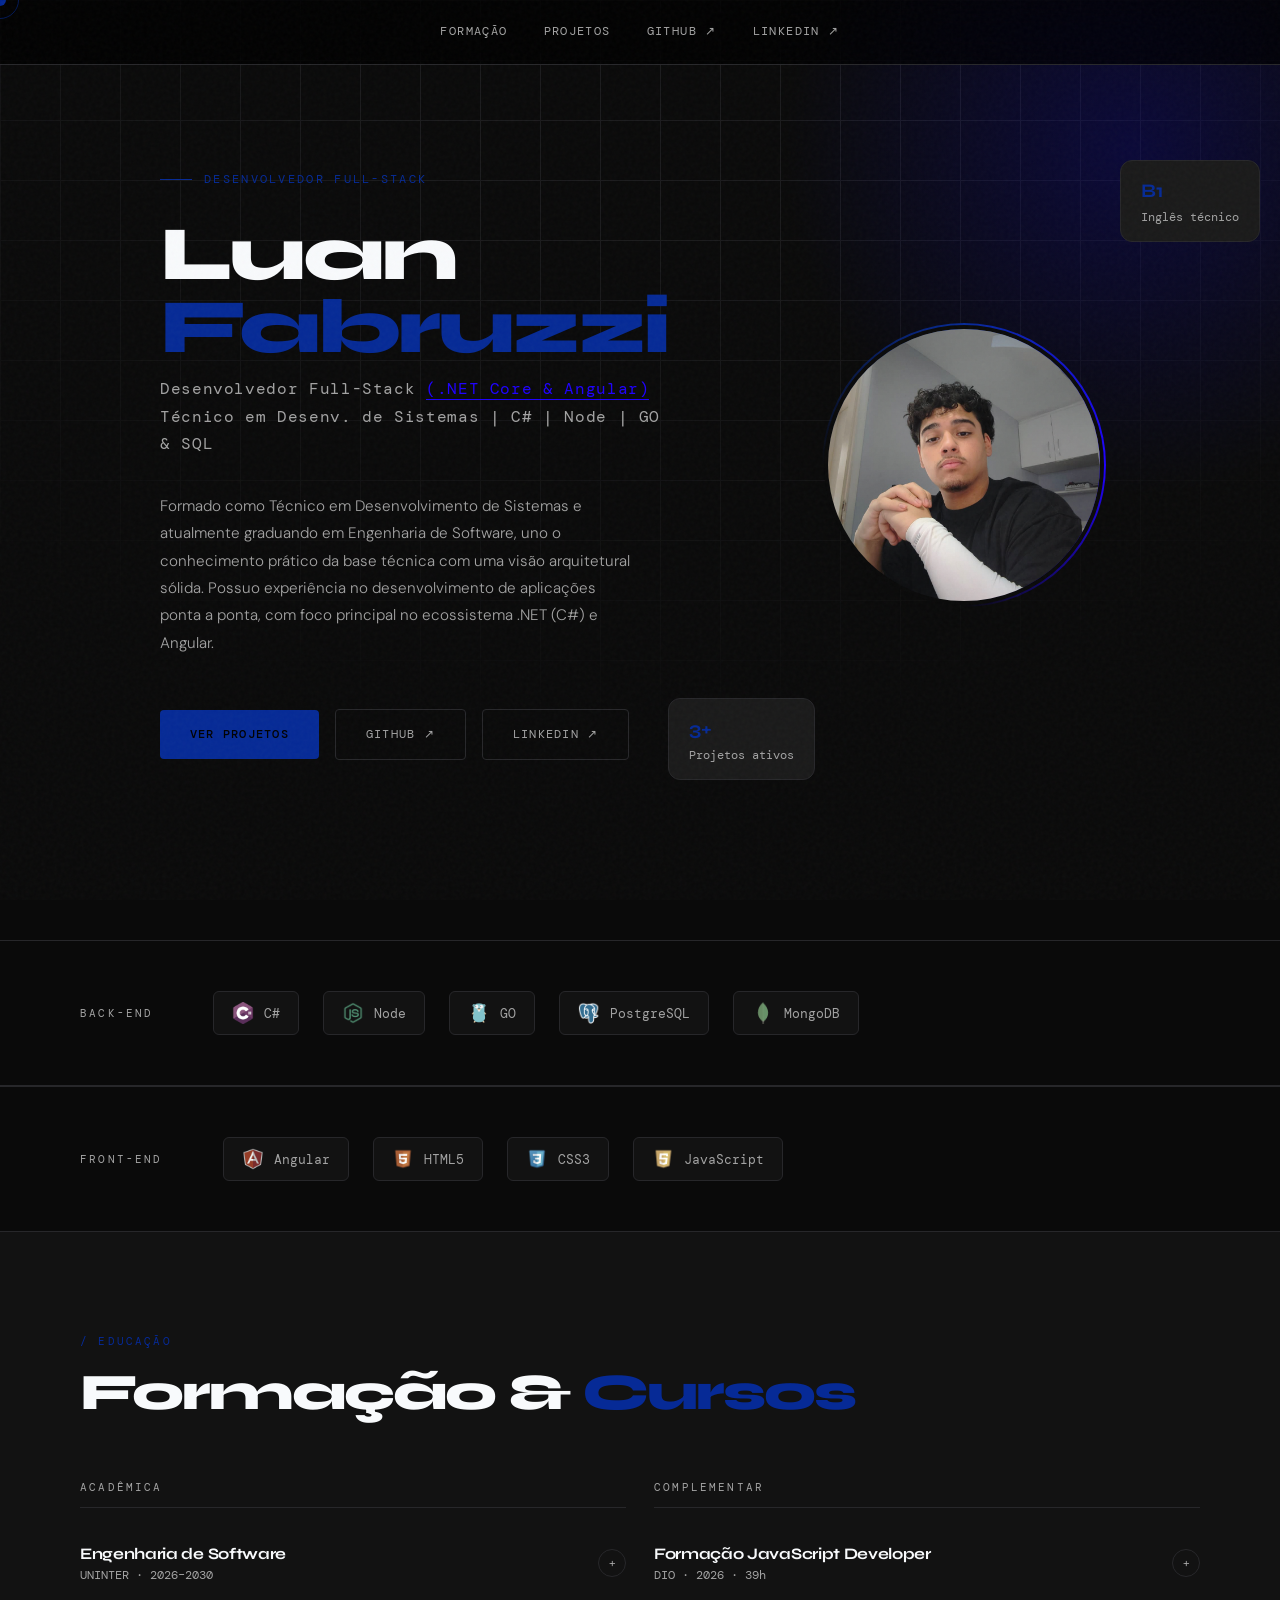
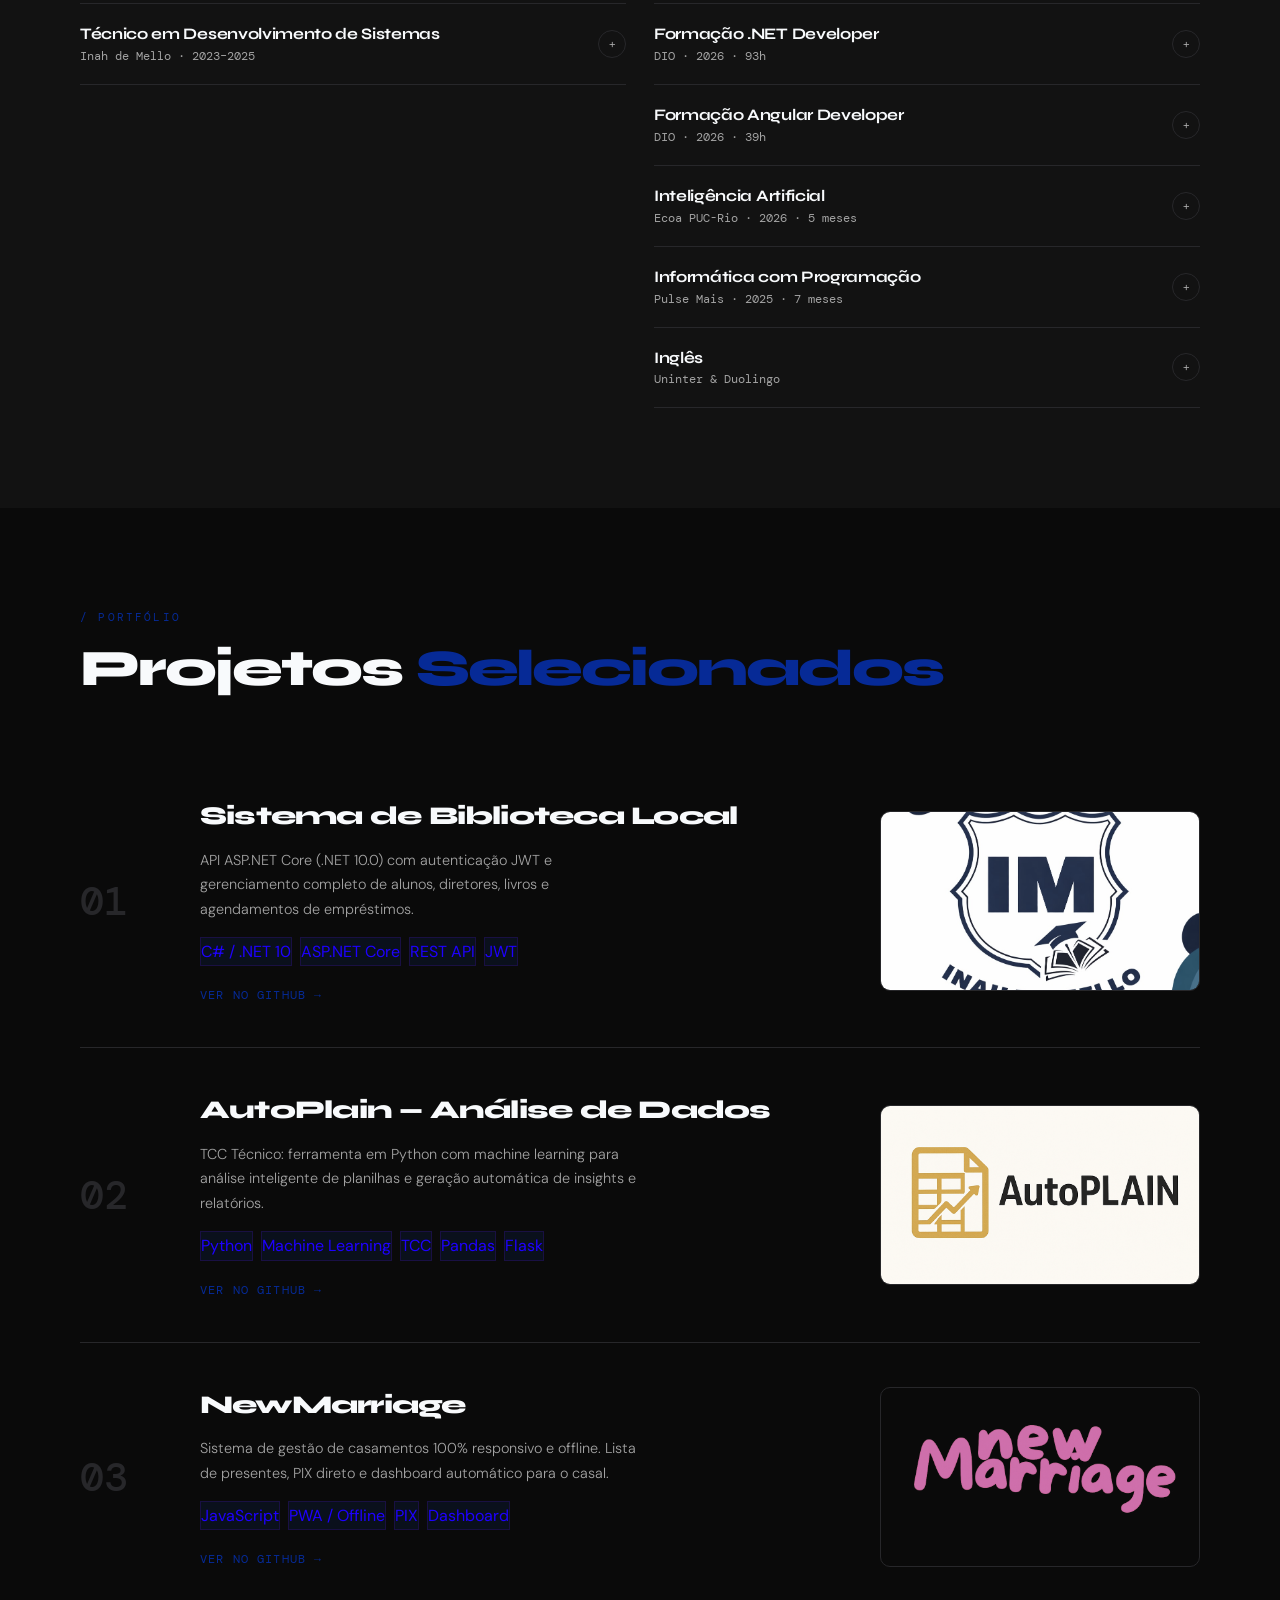
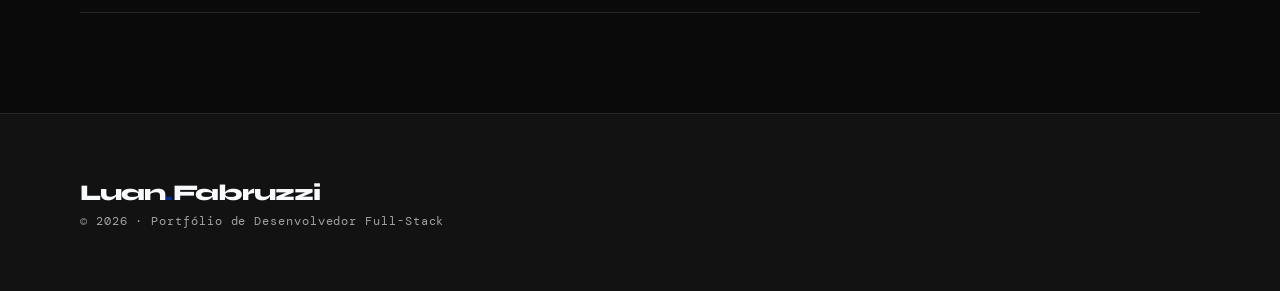
==== index.html @ d22bacbf "refactor: mudança de cor e atualização de stack e textos" ====
<!DOCTYPE html>
<html lang="pt-BR">
<head>
    <meta charset="UTF-8">
    <meta name="viewport" content="width=device-width, initial-scale=1.0">
    <link rel="icon" href="assents/img/luanAnimado.png" type="image/x-icon">
    <link rel="stylesheet" href="assents/css/global.css">
    <title>Luan Fabruzzi</title>
    <link rel="preconnect" href="https://fonts.googleapis.com">
    <link href="https://fonts.googleapis.com/css2?family=Syne:wght@400;700;800&family=DM+Mono:wght@400;500&family=DM+Sans:ital,wght@0,300;0,400;1,300&display=swap" rel="stylesheet">
</head>
<body>

<!-- CURSOR -->
<div class="cursor" id="cursor"></div>
<div class="cursor-ring" id="cursorRing"></div>

<!-- PROGRESS -->
<div id="progress"></div>

<!-- NAV -->
<nav>

    <ul class="nav-links">
        <li><a href="#educacao">Formação</a></li>
        <li><a href="#projetos">Projetos</a></li>
        <li><a href="https://github.com/luanfabruzzi" target="_blank">GitHub ↗</a></li>
        <li><a href="https://www.linkedin.com/in/luanfabruzzi/" target="_blank">LinkedIn ↗</a></li>
    </ul>
</nav>

<!-- HERO -->
<section class="hero">
    <div class="hero-left">
        <div class="hero-tag">Desenvolvedor full-stack</div>
        <h1 class="hero-name">
            Luan<br>
            <span class="last">Fabruzzi</span>
        </h1>
        <p class="hero-role">
           Desenvolvedor Full-Stack <span>(.NET Core & Angular)</span> Técnico em Desenv. de Sistemas | C# | Node | GO & SQL
        </p>
        <p class="hero-bio">
            Formado como Técnico em Desenvolvimento de Sistemas e atualmente graduando em Engenharia de Software, uno o conhecimento prático da base técnica com uma visão arquitetural sólida. Possuo experiência no desenvolvimento de aplicações ponta a ponta, com foco principal no ecossistema .NET (C#) e Angular.
        </p>
        <div class="hero-actions">
            <a href="#projetos" class="btn-primary">Ver Projetos</a>
            <a href="https://github.com/luanfabruzzi" target="_blank" class="btn-ghost">GitHub ↗</a>
            <a href="https://www.linkedin.com/in/luanfabruzzi/" target="_blank" class="btn-ghost">LinkedIn ↗</a>
        </div>
    </div>

    <div class="hero-right">
        <div class="hero-photo-wrap">
            <img src="assents/img/LuanFabruzzi.jpeg" alt="Luan Fabruzzi" class="hero-photo">
        </div>
        <div class="float-card fc1">
            <strong>3+</strong>
            Projetos ativos
        </div>
        <div class="float-card fc2">
            <strong>B1</strong>
            Inglês técnico
        </div>
    </div>
</section>

<!-- STACK -->
<div class="stack-section">
    <span class="stack-label">BACK-END</span>
    <div class="stack-scroll">
        <div class="stack-chip">
            <img src="assents/img/linguagem/csharp.png" alt="C#"> C#
        </div>
        <div class="stack-chip">
            <img src="assents/img/linguagem/node.png" alt="Node"> Node
        </div>
        <div class="stack-chip">
            <img src="assents/img/linguagem/go.png" alt="GO"> GO
        </div>
        <div class="stack-chip">
            <img src="assents/img/linguagem/POSTGREE.png" alt="PostgreSQL"> PostgreSQL
        </div>
        <div class="stack-chip">
            <img src="assents/img/linguagem/mongoDB.png" alt="MongoDB"> MongoDB
        </div>
    </div>
</div>

<div class="stack-section">
    <span class="stack-label">FRONT-END</span>
    <div class="stack-scroll">
        <div class="stack-chip">
            <img src="assents/img/linguagem/angular.png" alt="Angular"> Angular
        </div>
        <div class="stack-chip">
            <img src="assents/img/linguagem/HTML5.png" alt="HTML5"> HTML5
        </div>
        <div class="stack-chip">
            <img src="assents/img/linguagem/CSS3.png" alt="CSS3"> CSS3
        </div>
        <div class="stack-chip">
            <img src="assents/img/linguagem/JS.png" alt="JS"> JavaScript
        </div>
    </div>
</div>


<!-- EDUCAÇÃO -->
<section id="educacao">
    <p class="section-eyebrow reveal">/ educação</p>
    <h2 class="section-title reveal">Formação &amp; <em>Cursos</em></h2>

    <div class="edu-grid reveal">
        <!-- Formação acadêmica -->
        <div class="edu-group">
            <p class="edu-group-title">Acadêmica</p>

            <div class="acc-item">
                <button class="acc-trigger" aria-expanded="false">
                    <div class="acc-title-wrap">
                        <h3>Engenharia de Software</h3>
                        <p>UNINTER · 2026–2030</p>
                    </div>
                    <div class="acc-icon">+</div>
                </button>
                <div class="acc-body">
                    <div class="acc-inner">
                        <div class="acc-inner-pad">
                            Bacharelado com foco em engenharia de sistemas, arquitetura de software e
                            desenvolvimento de aplicações escaláveis.
                            <br><span class="tag">Em andamento</span>
                        </div>
                    </div>
                </div>
            </div>

            <div class="acc-item">
                <button class="acc-trigger" aria-expanded="false">
                    <div class="acc-title-wrap">
                        <h3>Técnico em Desenvolvimento de Sistemas</h3>
                        <p>Inah de Mello · 2023–2025</p>
                    </div>
                    <div class="acc-icon">+</div>
                </button>
                <div class="acc-body">
                    <div class="acc-inner">
                        <div class="acc-inner-pad">
                            Técnico com diploma reconhecido pela Sistec/MEC. Formação completa em
                            desenvolvimento web, lógica de programação e banco de dados.
                            <br><span class="tag">Concluído · Reconhecido Sistec/MEC</span>
                        </div>
                    </div>
                </div>
            </div>
        </div>

        <!-- Cursos complementares -->
        <div class="edu-group">
            <p class="edu-group-title">Complementar</p>

            <div class="acc-item">
                <button class="acc-trigger" aria-expanded="false">
                    <div class="acc-title-wrap">
                        <h3>Formação JavaScript Developer</h3>
                        <p>DIO · 2026 · 39h</p>
                    </div>
                    <div class="acc-icon">+</div>
                </button>
                <div class="acc-body">
                    <div class="acc-inner">
                        <div class="acc-inner-pad">
                            Fundamentos e práticas avançadas de JavaScript moderno.
                            <br><span class="tag">Concluído</span>
                        </div>
                    </div>
                </div>
            </div>

            <div class="acc-item">
                <button class="acc-trigger" aria-expanded="false">
                    <div class="acc-title-wrap">
                        <h3>Formação .NET Developer</h3>
                        <p>DIO · 2026 · 93h</p>
                    </div>
                    <div class="acc-icon">+</div>
                </button>
                <div class="acc-body">
                    <div class="acc-inner">
                        <div class="acc-inner-pad">
                            C#, ASP.NET Core, Entity Framework, MVC, APIs RESTful e boas práticas de arquitetura.
                            <br><span class="tag">Concluído</span>
                        </div>
                    </div>
                </div>
            </div>

            <div class="acc-item">
                <button class="acc-trigger" aria-expanded="false">
                    <div class="acc-title-wrap">
                        <h3>Formação Angular Developer</h3>
                        <p>DIO · 2026 · 39h</p>
                    </div>
                    <div class="acc-icon">+</div>
                </button>
                <div class="acc-body">
                    <div class="acc-inner">
                        <div class="acc-inner-pad">
                            Componentização, hooks, estado global e integração com APIs.
                            <br><span class="tag">Em andamento</span>
                        </div>
                    </div>
                </div>
            </div>

            <div class="acc-item">
                <button class="acc-trigger" aria-expanded="false">
                    <div class="acc-title-wrap">
                        <h3>Inteligência Artificial</h3>
                        <p>Ecoa PUC-Rio · 2026 · 5 meses</p>
                    </div>
                    <div class="acc-icon">+</div>
                </button>
                <div class="acc-body">
                    <div class="acc-inner">
                        <div class="acc-inner-pad">
                            Fundamentos de IA, machine learning e aplicações práticas com Python.
                            <br><span class="tag">Em andamento</span>
                        </div>
                    </div>
                </div>
            </div>

            <div class="acc-item">
                <button class="acc-trigger" aria-expanded="false">
                    <div class="acc-title-wrap">
                        <h3>Informática com Programação</h3>
                        <p>Pulse Mais · 2025 · 7 meses</p>
                    </div>
                    <div class="acc-icon">+</div>
                </button>
                <div class="acc-body">
                    <div class="acc-inner">
                        <div class="acc-inner-pad">
                            Fundamentos de lógica de programação, algoritmos e infraestrutura.
                            <br><span class="tag">Concluído</span>
                        </div>
                    </div>
                </div>
            </div>

            <div class="acc-item">
                <button class="acc-trigger" aria-expanded="false">
                    <div class="acc-title-wrap">
                        <h3>Inglês</h3>
                        <p>Uninter &amp; Duolingo</p>
                    </div>
                    <div class="acc-icon">+</div>
                </button>
                <div class="acc-body">
                    <div class="acc-inner">
                        <div class="acc-inner-pad">
                            Leitura técnica e escrita profissional. Comunicação em ambientes de trabalho internacionais.
                            <br><span class="tag">B1 · Intermediário</span>
                        </div>
                    </div>
                </div>
            </div>
        </div>
    </div>
</section>

<!-- PROJETOS -->
<section id="projetos">
    <p class="section-eyebrow reveal">/ portfólio</p>
    <h2 class="section-title reveal">Projetos <em>Selecionados</em></h2>

    <div class="projects-list">

        <div class="proj-item reveal">
            <div class="proj-num">01</div>
            <div class="proj-info">
                <h3>Sistema de Biblioteca Local</h3>
                <p>API ASP.NET Core (.NET 10.0) com autenticação JWT e gerenciamento completo de alunos, diretores, livros e agendamentos de empréstimos.</p>
                <div class="proj-tags">
                    <span class="tag">C# / .NET 10</span>
                    <span class="tag">ASP.NET Core</span>
                    <span class="tag">REST API</span>
                    <span class="tag">JWT</span>
                </div>
                <a href="https://github.com/luanfabruzzi/sistema-bibliotecario-local" target="_blank" class="proj-link">
                    Ver no GitHub <span>→</span>
                </a>
            </div>
            <div class="proj-img-wrap">
                <img src="assents/img/project/inah.jpg" alt="Sistema Biblioteca" class="proj-img">
            </div>
        </div>

        <div class="proj-item reveal">
            <div class="proj-num">02</div>
            <div class="proj-info">
                <h3>AutoPlain — Análise de Dados</h3>
                <p>TCC Técnico: ferramenta em Python com machine learning para análise inteligente de planilhas e geração automática de insights e relatórios.</p>
                <div class="proj-tags">
                    <span class="tag">Python</span>
                    <span class="tag">Machine Learning</span>
                    <span class="tag">TCC</span>
                    <span class="tag">Pandas</span>
                    <span class="tag">Flask</span>
                </div>
                <a href="https://github.com/luanfabruzzi/AutoPlain" target="_blank" class="proj-link">
                    Ver no GitHub <span>→</span>
                </a>
            </div>
            <div class="proj-img-wrap">
                <img src="assents/img/project/AutoPlain.png" alt="AutoPlain" class="proj-img">
            </div>
        </div>

        <div class="proj-item reveal">
            <div class="proj-num">03</div>
            <div class="proj-info">
                <h3>NewMarriage</h3>
                <p>Sistema de gestão de casamentos 100% responsivo e offline. Lista de presentes, PIX direto e dashboard automático para o casal.</p>
                <div class="proj-tags">
                    <span class="tag">JavaScript</span>
                    <span class="tag">PWA / Offline</span>
                    <span class="tag">PIX</span>
                    <span class="tag">Dashboard</span>
                </div>
                <a href="https://github.com/luanfabruzzi/NewMarriage" target="_blank" class="proj-link">
                    Ver no GitHub <span>→</span>
                </a>
            </div>
            <div class="proj-img-wrap">
                <img src="assents/img/project/NewMarriage.png" alt="NewMarriage" class="proj-img">
            </div>
        </div>

    </div>
</section>

<!-- FOOTER -->
<footer>
    <!-- seu footer atual (brand + copy) -->
    <div class="footer-content">
        <div class="footer-brand">Luan<span>.</span>Fabruzzi</div>
        <p class="footer-copy">© 2026 · Portfólio de Desenvolvedor Full-Stack</p>
    </div>
</footer>
<script src="assents/js/script.js"></script>
</body>
</html>
---- assents/css/global.css ----
/* =========================================================
           TOKENS
        ========================================================= */
        :root {
                  /* === FUNDO PRINCIPAL - idêntico ao banner */
                   --bg:        #0a0a0a;
                   /* === SURFACES */
                   --surface:   #121212;
                   --surface2:  #1a1a1a;
                   /* === ACCENT PRINCIPAL (bordas e divisórias) */
                   --accent:    #062a96;
                   /* === ACCENT VIBRANTE - verde esmeralda da folhinha do banner */
                   --accent2:   #1e00ff;           /* ← cor principal de destaque */
                   --dim:       #0d05ff30;         /* glow suave */          
                   /* === TEXTO */
                   --txt:       #f8fafc;
                   --muted:     #a3a3a3;
                   /* === BORDA */
                   --border:    #27272a;
                   /* Fontes */
                   --ff-display: 'Syne', sans-serif;
                   --ff-mono:    'DM Mono', monospace;
                   --ff-body:    'DM Sans', sans-serif;
               }

        /* =========================================================
           RESET / BASE
        ========================================================= */
        *, *::before, *::after { margin:0; padding:0; box-sizing:border-box; }
        html { scroll-behavior: smooth; }
        body {
            font-family: var(--ff-body);
            background: var(--bg);
            color: var(--txt);
            line-height: 1.7;
            overflow-x: hidden;
            cursor: none;
        }

        /* =========================================================
           CUSTOM CURSOR
        ========================================================= */
        .cursor {
            position: fixed;
            width: 12px; height: 12px;
            background: var(--accent);
            border-radius: 50%;
            pointer-events: none;
            z-index: 9999;
            transform: translate(-50%,-50%);
            transition: transform .1s, width .25s, height .25s, opacity .25s;
            mix-blend-mode: difference;
        }
        .cursor-ring {
            position: fixed;
            width: 38px; height: 38px;
            border: 1px solid var(--accent);
            border-radius: 50%;
            pointer-events: none;
            z-index: 9998;
            transform: translate(-50%,-50%);
            transition: transform .18s ease, width .3s, height .3s, border-color .3s;
            opacity: .55;
        }
        body:hover .cursor { opacity:1; }

        /* =========================================================
           NOISE OVERLAY
        ========================================================= */
        body::before {
            content:'';
            position: fixed;
            inset: 0;
            background-image: url("data:image/svg+xml,%3Csvg viewBox='0 0 256 256' xmlns='http://www.w3.org/2000/svg'%3E%3Cfilter id='n'%3E%3CfeTurbulence type='fractalNoise' baseFrequency='0.9' numOctaves='4' stitchTiles='stitch'/%3E%3C/filter%3E%3Crect width='100%25' height='100%25' filter='url(%23n)' opacity='1'/%3E%3C/svg%3E");
            opacity: .032;
            pointer-events: none;
            z-index: 10000;
        }

        /* =========================================================
           SCROLL PROGRESS BAR
        ========================================================= */
        #progress {
            position: fixed;
            top:0; left:0;
            height: 2px;
            background: var(--accent);
            z-index: 200;
            width: 0%;
            transition: width .1s linear;
            box-shadow: 0 0 12px var(--accent);
        }

        /* =========================================================
           NAV
        ========================================================= */
        nav {
            position: fixed;
            top: 0; left: 0; right: 0;
            z-index: 100;
            padding: 22px 60px;
            display: flex;
            justify-content: center;
            align-items: center;
            backdrop-filter: blur(18px) saturate(140%);
            background: rgba(0, 0, 0, 0.72);
            border-bottom: 1px solid var(--border);
        }
        .nav-logo {
            font-family: var(--ff-display);
            font-size: 1.1rem;
            font-weight: 800;
            letter-spacing: -.02em;
            color: var(--txt);
            text-decoration: none;
        }
        .nav-logo span { color: var(--accent); }
        .nav-links { display: flex; gap: 36px; list-style: none; }
        .nav-links a {
            display: flex;
            font-family: var(--ff-mono);
            font-size: .72rem;
            color: var(--muted);
            text-decoration: none;
            letter-spacing: .12em;
            text-transform: uppercase;
            transition: color .2s;
        }
        .nav-links a:hover { color: var(--accent); }

        /* =========================================================
           HERO
        ========================================================= */
        .hero {
            min-height: 100vh;
            display: grid;
            grid-template-columns: 1fr 1fr;
            padding-top: 90px;
            position: relative;
            overflow: hidden;
        }

        /* Grid lines background */
        .hero::before {
            content:'';
            position: absolute;
            inset: 0;
            background-image:
                linear-gradient(var(--border) 1px, transparent 1px),
                linear-gradient(90deg, var(--border) 1px, transparent 1px);
            background-size: 60px 60px;
            opacity: .6;
            mask-image: radial-gradient(ellipse 80% 80% at 50% 0%, black 30%, transparent 100%);
        }

        /* Glowing orb */
        .hero::after {
            content:'';
            position: absolute;
            top: -200px; right: -200px;
            width: 700px; height: 700px;
            border-radius: 50%;
            background: radial-gradient(circle, var(--dim) 0%, transparent 70%);
            pointer-events: none;
        }

        .hero-left {
            display: flex;
            flex-direction: column;
            justify-content: center;
            padding: 80px 60px 80px 80px;
            position: relative;
            z-index: 1;
        }

        .hero-tag {
            font-family: var(--ff-mono);
            font-size: .72rem;
            letter-spacing: .2em;
            text-transform: uppercase;
            color: var(--accent);
            margin-bottom: 28px;
            display: flex;
            align-items: center;
            gap: 12px;
        }
        .hero-tag::before {
            content:'';
            display: block;
            width: 32px; height: 1px;
            background: var(--accent);
        }

        .hero-name {
            font-family: var(--ff-display);
            font-size: clamp(3.2rem, 6vw, 5.5rem);
            font-weight: 800;
            line-height: .95;
            letter-spacing: -.04em;
            color: var(--txt);
            margin-bottom: 12px;
        }
        .hero-name .last { color: var(--accent); }

        .hero-role {
            font-family: var(--ff-mono);
            font-size: 1rem;
            color: var(--muted);
            margin-bottom: 36px;
            letter-spacing: .04em;
        }
        .hero-role span {
            color: var(--accent2);
            border-bottom: 1px solid var(--accent2);
        }

        .hero-bio {
            font-size: .95rem;
            color: var(--muted);
            max-width: 480px;
            line-height: 1.8;
            margin-bottom: 52px;
            font-weight: 300;
        }

        .hero-actions {
            display: flex;
            gap: 16px;
            align-items: center;
        }

        .btn-primary {
            font-family: var(--ff-mono);
            font-size: .78rem;
            letter-spacing: .1em;
            text-transform: uppercase;
            text-decoration: none;
            background: var(--accent);
            color: #000;
            padding: 14px 30px;
            border-radius: 4px;
            font-weight: 500;
            transition: all .3s;
            box-shadow: 0 0 0 transparent;
        }
        .btn-primary:hover {
            background: #fff;
            box-shadow: var(--glow);
            transform: translateY(-2px);
        }

        .btn-ghost {
            font-family: var(--ff-mono);
            font-size: .78rem;
            letter-spacing: .1em;
            text-transform: uppercase;
            text-decoration: none;
            color: var(--muted);
            padding: 14px 30px;
            border-radius: 4px;
            border: 1px solid var(--border);
            transition: all .3s;
        }
        .btn-ghost:hover {
            border-color: var(--accent);
            color: var(--accent);
        }

        /* Right side — photo + floating stats */
        .hero-right {
            position: relative;
            display: flex;
            align-items: center;
            justify-content: center;
            z-index: 1;
        }

        .hero-photo-wrap {
            position: relative;
        }
        .hero-photo-wrap::before {
            content:'';
            position: absolute;
            inset: -2px;
            border-radius: 50%;
            background: conic-gradient(var(--accent), var(--accent2), transparent, transparent, var(--accent));
            animation: spin 8s linear infinite;
        }

        @keyframes spin { to { transform: rotate(360deg); } }

        .hero-photo {
            position: relative;
            width: 280px; height: 280px;
            border-radius: 50%;
            object-fit: cover;
            display: block;
            border: 4px solid var(--bg);
            z-index: 1;
        }

        /* Floating card */
        .float-card {
            position: absolute;
            background: var(--surface2);
            border: 1px solid var(--border);
            border-radius: 12px;
            padding: 14px 20px;
            font-family: var(--ff-mono);
            font-size: .72rem;
            color: var(--muted);
            backdrop-filter: blur(12px);
            white-space: nowrap;
        }
        .float-card strong { display: block; font-size: 1.2rem; color: var(--accent); font-family: var(--ff-display); }
        .float-card.fc1 { bottom: 60px; left: -60px; animation: floatA 4s ease-in-out infinite; }
        .float-card.fc2 { top: 70px; right: -60px; animation: floatB 4s ease-in-out infinite; }
        @keyframes floatA { 0%,100% { transform: translateY(0); } 50% { transform: translateY(-10px); } }
        @keyframes floatB { 0%,100% { transform: translateY(0); } 50% { transform: translateY(8px); } }

        /* =========================================================
           STACK SECTION
        ========================================================= */
        .stack-section {
            border-top: 1px solid var(--border);
            border-bottom: 1px solid var(--border);
            padding: 50px 80px;
            display: flex;
            align-items: center;
            gap: 60px;
            overflow: hidden;
            position: relative;
        }
        .stack-label {
            font-family: var(--ff-mono);
            font-size: .68rem;
            letter-spacing: .2em;
            text-transform: uppercase;
            color: var(--muted);
            flex-shrink: 0;
        }
        .stack-scroll {
            display: flex;
            gap: 24px;
            flex: 1;
            overflow-x: auto;
            scrollbar-width: none;
            -ms-overflow-style: none;
        }
        .stack-scroll::-webkit-scrollbar { display: none; }

        .stack-chip {
            display: flex;
            align-items: center;
            gap: 10px;
            background: var(--surface);
            border: 1px solid var(--border);
            border-radius: 6px;
            padding: 10px 18px;
            flex-shrink: 0;
            transition: all .3s;
            font-family: var(--ff-mono);
            font-size: .8rem;
            color: var(--muted);
        }
        .stack-chip img { width: 22px; height: 22px; object-fit: contain; filter: grayscale(.5); transition: filter .3s; }
        .stack-chip:hover {
            border-color: var(--accent);
            color: var(--txt);
            transform: translateY(-4px);
            box-shadow: var(--glow);
        }
        .stack-chip:hover img { filter: grayscale(0); }

        /* =========================================================
           SECTION SHARED
        ========================================================= */
        section { padding: 100px 80px; }

        .section-eyebrow {
            font-family: var(--ff-mono);
            font-size: .68rem;
            letter-spacing: .2em;
            text-transform: uppercase;
            color: var(--accent);
            margin-bottom: 16px;
        }
        .section-title {
            font-family: var(--ff-display);
            font-size: clamp(2.2rem, 4vw, 3.2rem);
            font-weight: 800;
            letter-spacing: -.04em;
            line-height: 1;
            margin-bottom: 60px;
            color: var(--txt);
        }
        .section-title em { font-style: normal; color: var(--accent); }

        /* =========================================================
           EDUCATION (accordion)
        ========================================================= */
        #educacao { background: var(--surface); }

        .edu-grid {
            display: grid;
            grid-template-columns: 1fr 1fr;
            gap: 28px;
        }

        .edu-group { }
        .edu-group-title {
            font-family: var(--ff-mono);
            font-size: .68rem;
            letter-spacing: .2em;
            text-transform: uppercase;
            color: var(--muted);
            margin-bottom: 16px;
            padding-bottom: 10px;
            border-bottom: 1px solid var(--border);
        }

        /* Accordion */
        .acc-item {
            border-bottom: 1px solid var(--border);
        }
        .acc-trigger {
            width: 100%;
            display: flex;
            justify-content: space-between;
            align-items: center;
            padding: 20px 0;
            background: none;
            border: none;
            color: var(--txt);
            cursor: pointer;
            text-align: left;
            font-family: var(--ff-body);
            gap: 16px;
            transition: color .2s;
        }
        .acc-trigger:hover { color: var(--accent); }
        .acc-title-wrap { flex: 1; }
        .acc-trigger h3 {
            font-family: var(--ff-display);
            font-size: 1rem;
            font-weight: 700;
            letter-spacing: -.02em;
            line-height: 1.3;
        }
        .acc-trigger p {
            font-family: var(--ff-mono);
            font-size: .72rem;
            color: var(--muted);
            margin-top: 4px;
        }
        .acc-icon {
            width: 28px; height: 28px;
            border: 1px solid var(--border);
            border-radius: 50%;
            display: flex;
            align-items: center;
            justify-content: center;
            font-size: .75rem;
            flex-shrink: 0;
            transition: all .3s;
            color: var(--muted);
        }
        .acc-trigger[aria-expanded="true"] .acc-icon {
            border-color: var(--accent);
            color: var(--accent);
            transform: rotate(45deg);
        }

        .acc-body {
            display: grid;
            grid-template-rows: 0fr;
            transition: grid-template-rows .4s ease;
        }
        .acc-body.open { grid-template-rows: 1fr; }
        .acc-inner { overflow: hidden; }
        .acc-inner-pad {
            padding: 0 0 20px;
            font-size: .88rem;
            color: var(--muted);
            line-height: 1.8;
        }

        .tag {
            background: rgba(16, 72, 185, 0.1);   /* usando --accent2 */
            border: 1px solid rgba(67, 16, 185, 0.25);
            color: var(--accent2);
            /* resto igual */
        }

        /* =========================================================
           PROJECTS
        ========================================================= */
        #projetos { }

        .projects-list { display: flex; flex-direction: column; gap: 0; }

        .proj-item {
            display: grid;
            grid-template-columns: 80px 1fr 320px;
            gap: 40px;
            align-items: center;
            padding: 40px 0;
            border-bottom: 1px solid var(--border);
            transition: all .3s;
            position: relative;
        }
        .proj-item::before {
            content: '';
            position: absolute;
            left: -80px; right: -80px;
            top: 0; bottom: 0;
            background: var(--surface);
            opacity: 0;
            transition: opacity .3s;
            z-index: -1;
        }
        .proj-item:hover::before { opacity: 1; }
        .proj-item:hover .proj-num { color: var(--accent); }
        .proj-item:hover .proj-img { transform: scale(1.04); }

        .proj-num {
            font-family: var(--ff-mono);
            font-size: 2.5rem;
            font-weight: 500;
            color: var(--border);
            line-height: 1;
            transition: color .3s;
        }

        .proj-info {}
        .proj-info h3 {
            font-family: var(--ff-display);
            font-size: 1.6rem;
            font-weight: 800;
            letter-spacing: -.03em;
            margin-bottom: 10px;
        }
        .proj-info p {
            font-size: .9rem;
            color: var(--muted);
            font-weight: 300;
            max-width: 440px;
            line-height: 1.7;
        }
        .proj-tags { display: flex; flex-wrap: wrap; gap: 8px; margin-top: 16px; }

        .proj-img-wrap {
            border-radius: 10px;
            overflow: hidden;
            aspect-ratio: 16/9;
            border: 1px solid var(--border);
        }
        .proj-img {
            width: 100%;
            height: 100%;
            object-fit: cover;
            display: block;
            filter: grayscale(.4);
            transition: transform .5s ease, filter .3s;
        }
        .proj-item:hover .proj-img { filter: grayscale(0); }

        .proj-link {
            display: inline-flex;
            align-items: center;
            gap: 8px;
            margin-top: 20px;
            font-family: var(--ff-mono);
            font-size: .72rem;
            letter-spacing: .1em;
            text-transform: uppercase;
            color: var(--accent);
            text-decoration: none;
            transition: gap .2s;
        }
        .proj-link:hover { gap: 14px; }

        /* =========================================================
           FOOTER
        ========================================================= */
        footer {
            background: var(--surface);
            border-top: 1px solid var(--border);
            padding: 60px 80px;
            display: flex;
            justify-content: space-between;
            align-items: center;
        }
        .footer-brand {
            font-family: var(--ff-display);
            font-size: 1.4rem;
            font-weight: 800;
            letter-spacing: -.04em;
        }
        .footer-brand span { color: var(--accent); }
        .footer-copy {
            font-family: var(--ff-mono);
            font-size: .72rem;
            color: var(--muted);
            letter-spacing: .08em;
        }

        /* =========================================================
           FADE-IN ANIMATIONS
        ========================================================= */
        .reveal {
            opacity: 0;
            transform: translateY(30px);
            transition: opacity .7s ease, transform .7s ease;
        }
        .reveal.visible {
            opacity: 1;
            transform: none;
        }

        /* =========================================================
           RESPONSIVE
        ========================================================= */
        @media (max-width: 1024px) {
            nav { padding: 20px 30px; }
            .hero { grid-template-columns: 1fr; min-height: auto; }
            .hero-left { padding: 100px 30px 60px; }
            .hero-right { padding: 40px 30px 80px; min-height: 400px; }
            section { padding: 80px 30px; }
            .stack-section { padding: 40px 30px; }
            .edu-grid { grid-template-columns: 1fr; }
            .proj-item { grid-template-columns: 60px 1fr; }
            .proj-img-wrap { display: none; }
            footer { flex-direction: column; gap: 20px; text-align: center; padding: 40px 30px; }
        }

        @media (max-width: 600px) {
            .hero-name { font-size: 3rem; }
            .hero-actions { flex-direction: column; }
            .float-card { display: none; }
            .nav-links { display: none; }
        }
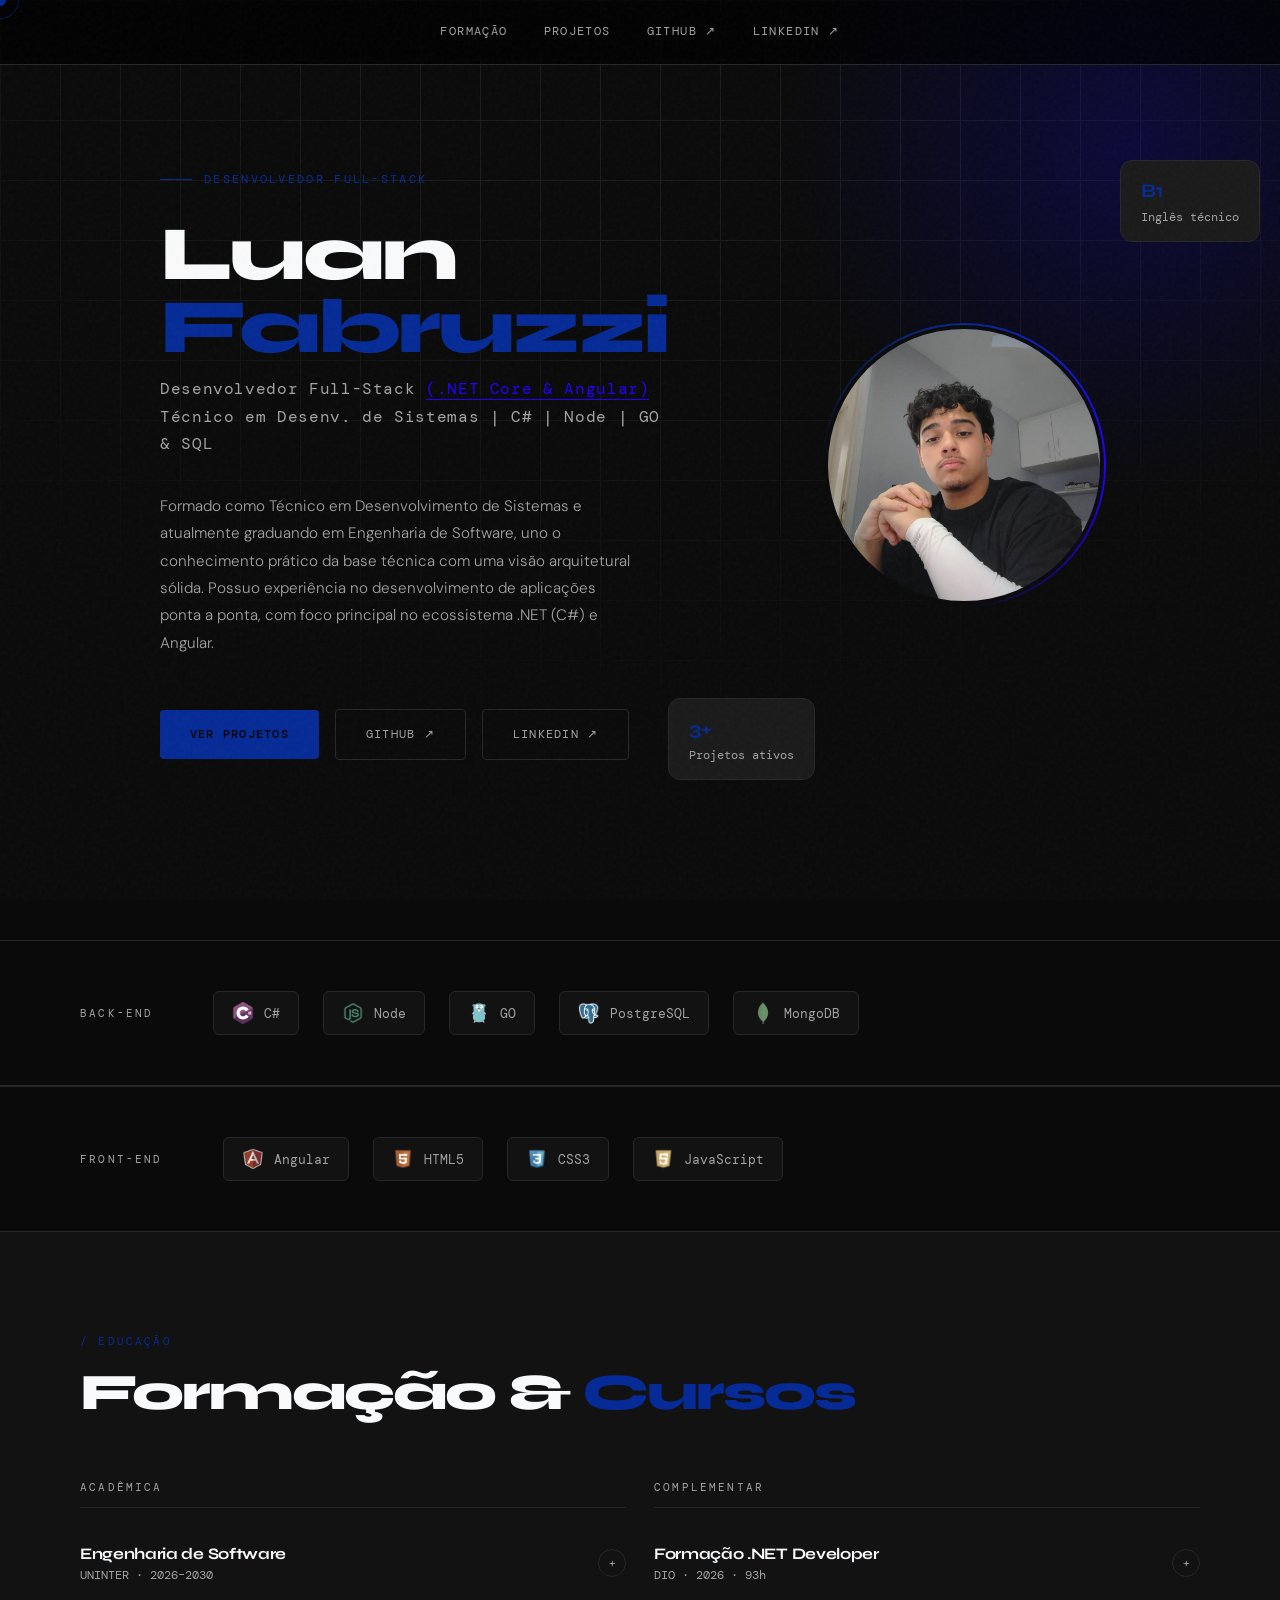
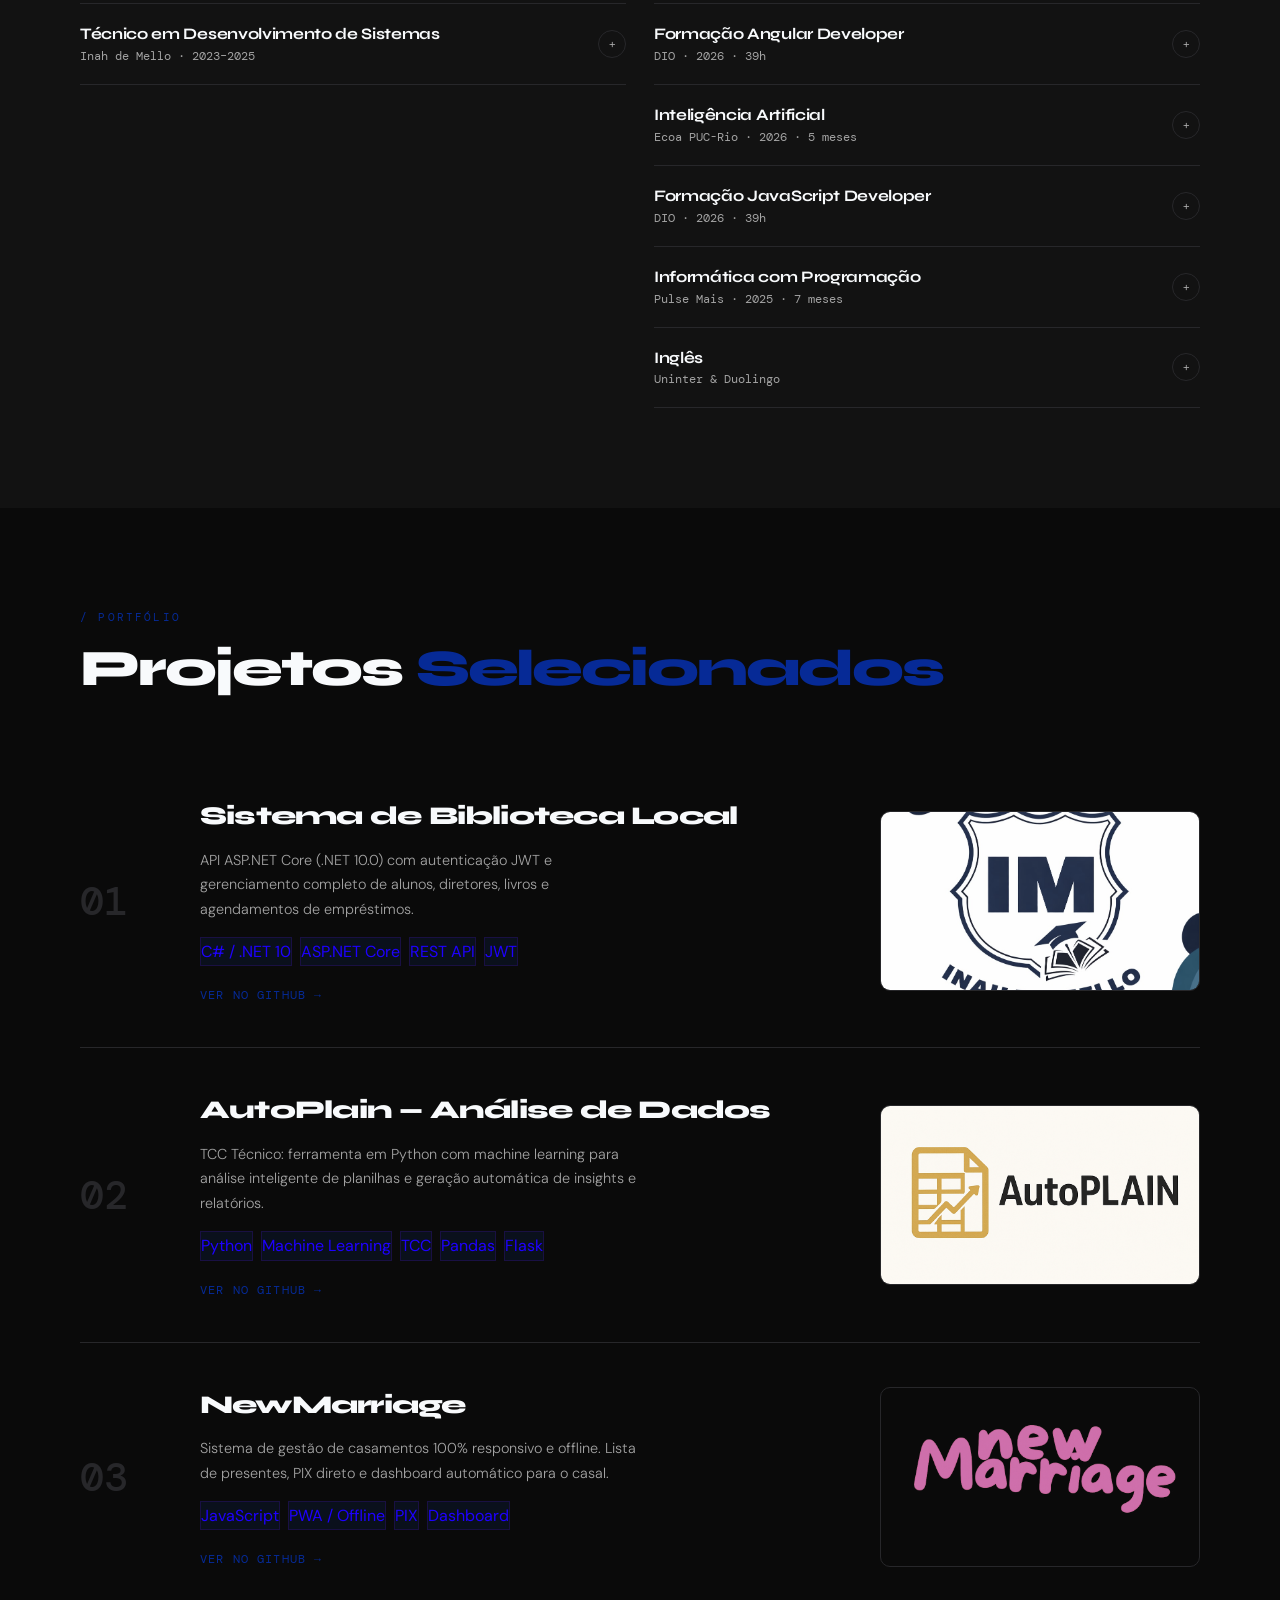
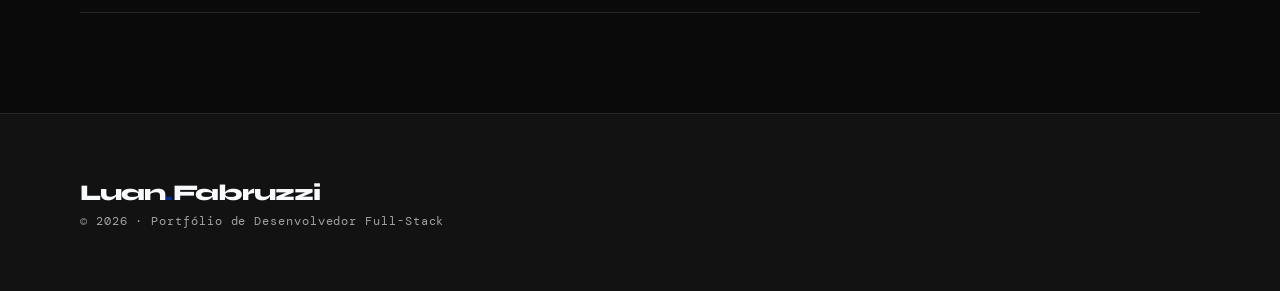
==== commit a8000108: "refactor: mudança de cor e atualização de stack e textos" ====
--- a/index.html
+++ b/index.html
@@ -127,8 +127,7 @@
                 <div class="acc-body">
                     <div class="acc-inner">
                         <div class="acc-inner-pad">
-                            Bacharelado com foco em engenharia de sistemas, arquitetura de software e
-                            desenvolvimento de aplicações escaláveis.
+                            Atualmente, aprofundo meus conhecimentos teóricos e analíticos no Bacharelado em Engenharia de Software na UNINTER, com foco especial em qualidade de software, modelagem de dados e o desenvolvimento de sistemas de alta escala.
                             <br><span class="tag">Em andamento</span>
                         </div>
                     </div>
@@ -146,8 +145,7 @@
                 <div class="acc-body">
                     <div class="acc-inner">
                         <div class="acc-inner-pad">
-                            Técnico com diploma reconhecido pela Sistec/MEC. Formação completa em
-                            desenvolvimento web, lógica de programação e banco de dados.
+                            Profissional formado em Desenvolvimento de Sistemas pela rede estadual (Inah de Mello), com certificação Sistec/MEC. Ao longo de 2 anos, construí uma base sólida em engenharia de software e desenvolvimento web. Minha dedicação acadêmica foi validada pela liderança como representante de turma e pelo título de melhor aluno, garantindo um aporte técnico de R$ 3.000,00 em livros para aprofundamento em stacks de ponta.
                             <br><span class="tag">Concluído · Reconhecido Sistec/MEC</span>
                         </div>
                     </div>
@@ -162,6 +160,60 @@
             <div class="acc-item">
                 <button class="acc-trigger" aria-expanded="false">
                     <div class="acc-title-wrap">
+                        <h3>Formação .NET Developer</h3>
+                        <p>DIO · 2026 · 93h</p>
+                    </div>
+                    <div class="acc-icon">+</div>
+                </button>
+                <div class="acc-body">
+                    <div class="acc-inner">
+                        <div class="acc-inner-pad">
+                            C#, ASP.NET Core, Entity Framework, MVC, APIs RESTful e boas práticas de arquitetura.
+                            <br><span class="tag">Concluído</span>
+                        </div>
+                    </div>
+                </div>
+            </div>
+
+            <div class="acc-item">
+                <button class="acc-trigger" aria-expanded="false">
+                    <div class="acc-title-wrap">
+                        <h3>Formação Angular Developer</h3>
+                        <p>DIO · 2026 · 39h</p>
+                    </div>
+                    <div class="acc-icon">+</div>
+                </button>
+                <div class="acc-body">
+                    <div class="acc-inner">
+                        <div class="acc-inner-pad">
+                            Componentização, hooks, estado global e integração com APIs.
+                            <br><span class="tag">Em andamento</span>
+                        </div>
+                    </div>
+                </div>
+            </div>
+
+            <div class="acc-item">
+                <button class="acc-trigger" aria-expanded="false">
+                    <div class="acc-title-wrap">
+                        <h3>Inteligência Artificial</h3>
+                        <p>Ecoa PUC-Rio · 2026 · 5 meses</p>
+                    </div>
+                    <div class="acc-icon">+</div>
+                </button>
+                <div class="acc-body">
+                    <div class="acc-inner">
+                        <div class="acc-inner-pad">
+                            Fundamentos de IA, machine learning e aplicações práticas com Python.
+                            <br><span class="tag">Em andamento</span>
+                        </div>
+                    </div>
+                </div>
+            </div>
+
+                        <div class="acc-item">
+                <button class="acc-trigger" aria-expanded="false">
+                    <div class="acc-title-wrap">
                         <h3>Formação JavaScript Developer</h3>
                         <p>DIO · 2026 · 39h</p>
                     </div>
@@ -170,62 +222,8 @@
                 <div class="acc-body">
                     <div class="acc-inner">
                         <div class="acc-inner-pad">
-                            Fundamentos e práticas avançadas de JavaScript moderno.
+                            Durante esta formação, aprofundei meus conhecimentos em JavaScript, dominando o uso de métodos e funções. Desenvolvi habilidades sólidas em Programação Orientada a Protótipos e na manipulação dinâmica do DOM.
                             <br><span class="tag">Concluído</span>
-                        </div>
-                    </div>
-                </div>
-            </div>
-
-            <div class="acc-item">
-                <button class="acc-trigger" aria-expanded="false">
-                    <div class="acc-title-wrap">
-                        <h3>Formação .NET Developer</h3>
-                        <p>DIO · 2026 · 93h</p>
-                    </div>
-                    <div class="acc-icon">+</div>
-                </button>
-                <div class="acc-body">
-                    <div class="acc-inner">
-                        <div class="acc-inner-pad">
-                            C#, ASP.NET Core, Entity Framework, MVC, APIs RESTful e boas práticas de arquitetura.
-                            <br><span class="tag">Concluído</span>
-                        </div>
-                    </div>
-                </div>
-            </div>
-
-            <div class="acc-item">
-                <button class="acc-trigger" aria-expanded="false">
-                    <div class="acc-title-wrap">
-                        <h3>Formação Angular Developer</h3>
-                        <p>DIO · 2026 · 39h</p>
-                    </div>
-                    <div class="acc-icon">+</div>
-                </button>
-                <div class="acc-body">
-                    <div class="acc-inner">
-                        <div class="acc-inner-pad">
-                            Componentização, hooks, estado global e integração com APIs.
-                            <br><span class="tag">Em andamento</span>
-                        </div>
-                    </div>
-                </div>
-            </div>
-
-            <div class="acc-item">
-                <button class="acc-trigger" aria-expanded="false">
-                    <div class="acc-title-wrap">
-                        <h3>Inteligência Artificial</h3>
-                        <p>Ecoa PUC-Rio · 2026 · 5 meses</p>
-                    </div>
-                    <div class="acc-icon">+</div>
-                </button>
-                <div class="acc-body">
-                    <div class="acc-inner">
-                        <div class="acc-inner-pad">
-                            Fundamentos de IA, machine learning e aplicações práticas com Python.
-                            <br><span class="tag">Em andamento</span>
                         </div>
                     </div>
                 </div>
@@ -242,7 +240,7 @@
                 <div class="acc-body">
                     <div class="acc-inner">
                         <div class="acc-inner-pad">
-                            Fundamentos de lógica de programação, algoritmos e infraestrutura.
+                            Informática intermediária com módulos de programação, contando com domínio de ferramentas como Git e Github e Microsoft 365.
                             <br><span class="tag">Concluído</span>
                         </div>
                     </div>
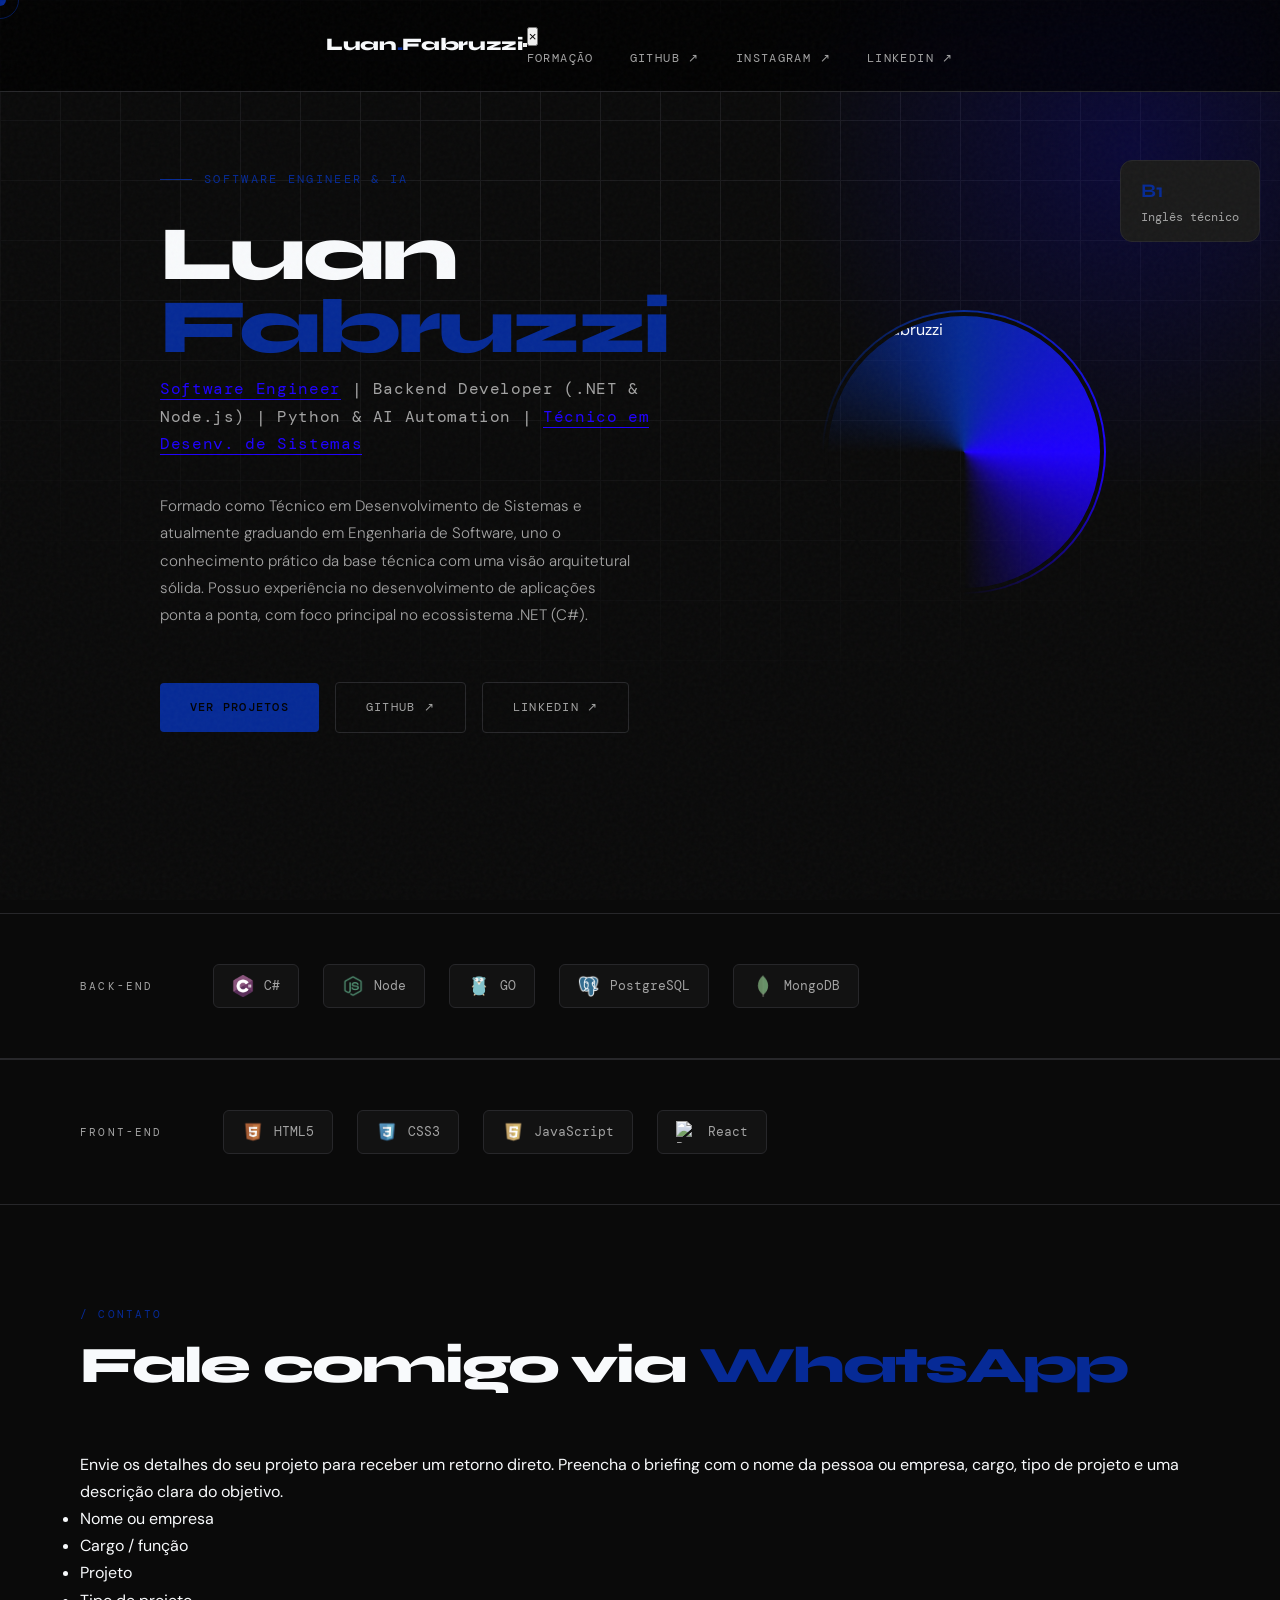
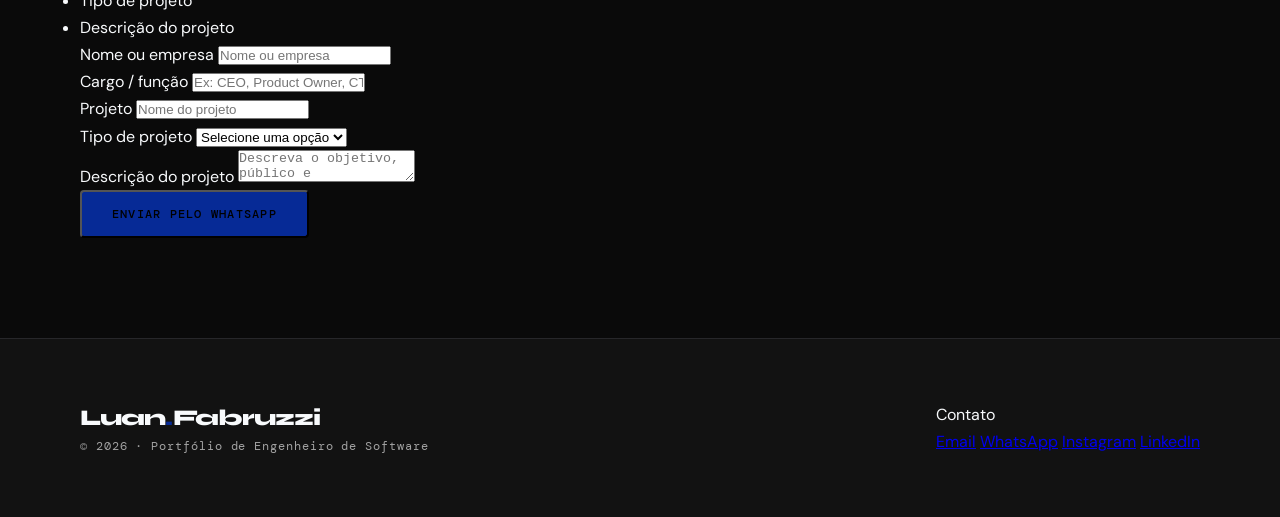
==== commit 51b61cbc: "feat: resconstrução de html e divisão de certificados" ====
--- a/index.html
+++ b/index.html
@@ -1,5 +1,6 @@
 <!DOCTYPE html>
 <html lang="pt-BR">
+
 <head>
     <meta charset="UTF-8">
     <meta name="viewport" content="width=device-width, initial-scale=1.0">
@@ -7,346 +8,182 @@
     <link rel="stylesheet" href="assents/css/global.css">
     <title>Luan Fabruzzi</title>
     <link rel="preconnect" href="https://fonts.googleapis.com">
-    <link href="https://fonts.googleapis.com/css2?family=Syne:wght@400;700;800&family=DM+Mono:wght@400;500&family=DM+Sans:ital,wght@0,300;0,400;1,300&display=swap" rel="stylesheet">
+    <link
+        href="https://fonts.googleapis.com/css2?family=Syne:wght@400;700;800&family=DM+Mono:wght@400;500&family=DM+Sans:ital,wght@0,300;0,400;1,300&display=swap"
+        rel="stylesheet">
 </head>
+
 <body>
 
-<!-- CURSOR -->
-<div class="cursor" id="cursor"></div>
-<div class="cursor-ring" id="cursorRing"></div>
+    <!-- CURSOR -->
+    <div class="cursor" id="cursor"></div>
+    <div class="cursor-ring" id="cursorRing"></div>
 
-<!-- PROGRESS -->
-<div id="progress"></div>
+    <!-- PROGRESS -->
+    <div id="progress"></div>
 
-<!-- NAV -->
-<nav>
+    <!-- NAV -->
+    <nav class="main-nav">
+        <a class="nav-logo" href="index.html">Luan<span>.</span>Fabruzzi</a>
+        <button class="nav-toggle" id="navToggle" aria-label="Abrir menu">
+            <span></span>
+            <span></span>
+            <span></span>
+        </button>
+        <div class="nav-drawer" id="navDrawer" aria-hidden="true">
+            <button class="nav-close" id="navClose" aria-label="Fechar menu">×</button>
+            <ul class="nav-links">
+                <li><a href="pages/formacao.html">Formação</a></li>
+                <li><a href="https://github.com/luanfabruzzi" target="_blank">GitHub ↗</a></li>
+                <li><a href="https://www.instagram.com/fabruzzi.dev/" target="_blank">Instagram ↗</a></li>
+                <li><a href="https://www.linkedin.com/in/luanfabruzzi/" target="_blank">LinkedIn ↗</a></li>
+            </ul>
+        </div>
+        <div class="nav-mask" id="navMask"></div>
+    </nav>
 
-    <ul class="nav-links">
-        <li><a href="#educacao">Formação</a></li>
-        <li><a href="#projetos">Projetos</a></li>
-        <li><a href="https://github.com/luanfabruzzi" target="_blank">GitHub ↗</a></li>
-        <li><a href="https://www.linkedin.com/in/luanfabruzzi/" target="_blank">LinkedIn ↗</a></li>
-    </ul>
-</nav>
+    <!-- HERO -->
+    <section class="hero">
+        <div class="hero-left">
+            <div class="hero-tag">Software Engineer & IA</div>
+            <h1 class="hero-name">
+                Luan<br>
+                <span class="last">Fabruzzi</span>
+            </h1>
+            <p class="hero-role">
+                <span>Software Engineer</span> | Backend Developer (.NET & Node.js) | Python & AI Automation | <span>Técnico em Desenv. de Sistemas</span>
+            </p>
+            <p class="hero-bio">
+                Formado como Técnico em Desenvolvimento de Sistemas e atualmente graduando em Engenharia de Software,
+                uno o conhecimento prático da base técnica com uma visão arquitetural sólida. Possuo experiência no
+                desenvolvimento de aplicações ponta a ponta, com foco principal no ecossistema .NET (C#).
+            </p>
+            <div class="hero-actions">
+                <a href="#projetos" class="btn-primary">Ver Projetos</a>
+                <a href="https://github.com/luanfabruzzi" target="_blank" class="btn-ghost">GitHub ↗</a>
+                <a href="https://www.linkedin.com/in/luanfabruzzi/" target="_blank" class="btn-ghost">LinkedIn ↗</a>
+            </div>
+        </div>
 
-<!-- HERO -->
-<section class="hero">
-    <div class="hero-left">
-        <div class="hero-tag">Desenvolvedor full-stack</div>
-        <h1 class="hero-name">
-            Luan<br>
-            <span class="last">Fabruzzi</span>
-        </h1>
-        <p class="hero-role">
-           Desenvolvedor Full-Stack <span>(.NET Core & Angular)</span> Técnico em Desenv. de Sistemas | C# | Node | GO & SQL
-        </p>
-        <p class="hero-bio">
-            Formado como Técnico em Desenvolvimento de Sistemas e atualmente graduando em Engenharia de Software, uno o conhecimento prático da base técnica com uma visão arquitetural sólida. Possuo experiência no desenvolvimento de aplicações ponta a ponta, com foco principal no ecossistema .NET (C#) e Angular.
-        </p>
-        <div class="hero-actions">
-            <a href="#projetos" class="btn-primary">Ver Projetos</a>
-            <a href="https://github.com/luanfabruzzi" target="_blank" class="btn-ghost">GitHub ↗</a>
-            <a href="https://www.linkedin.com/in/luanfabruzzi/" target="_blank" class="btn-ghost">LinkedIn ↗</a>
+        <div class="hero-right">
+            <div class="hero-photo-wrap">
+                <img src="assents/img/foto_profi.jpeg" alt="Luan Fabruzzi" class="hero-photo">
+            </div>
+            <div class="float-card fc2">
+                <strong>B1</strong>
+                Inglês técnico
+            </div>
+        </div>
+    </section>
+
+    <!-- STACK -->
+    <div class="stack-section">
+        <span class="stack-label">BACK-END</span>
+        <div class="stack-scroll">
+            <div class="stack-chip">
+                <img src="assents/img/linguagem/csharp.png" alt="C#"> C#
+            </div>
+            <div class="stack-chip">
+                <img src="assents/img/linguagem/node.png" alt="Node"> Node
+            </div>
+            <div class="stack-chip">
+                <img src="assents/img/linguagem/go.png" alt="GO"> GO
+            </div>
+            <div class="stack-chip">
+                <img src="assents/img/linguagem/POSTGREE.png" alt="PostgreSQL"> PostgreSQL
+            </div>
+            <div class="stack-chip">
+                <img src="assents/img/linguagem/mongoDB.png" alt="MongoDB"> MongoDB
+            </div>
         </div>
     </div>
 
-    <div class="hero-right">
-        <div class="hero-photo-wrap">
-            <img src="assents/img/LuanFabruzzi.jpeg" alt="Luan Fabruzzi" class="hero-photo">
-        </div>
-        <div class="float-card fc1">
-            <strong>3+</strong>
-            Projetos ativos
-        </div>
-        <div class="float-card fc2">
-            <strong>B1</strong>
-            Inglês técnico
-        </div>
-    </div>
-</section>
-
-<!-- STACK -->
-<div class="stack-section">
-    <span class="stack-label">BACK-END</span>
-    <div class="stack-scroll">
-        <div class="stack-chip">
-            <img src="assents/img/linguagem/csharp.png" alt="C#"> C#
-        </div>
-        <div class="stack-chip">
-            <img src="assents/img/linguagem/node.png" alt="Node"> Node
-        </div>
-        <div class="stack-chip">
-            <img src="assents/img/linguagem/go.png" alt="GO"> GO
-        </div>
-        <div class="stack-chip">
-            <img src="assents/img/linguagem/POSTGREE.png" alt="PostgreSQL"> PostgreSQL
-        </div>
-        <div class="stack-chip">
-            <img src="assents/img/linguagem/mongoDB.png" alt="MongoDB"> MongoDB
-        </div>
-    </div>
-</div>
-
-<div class="stack-section">
-    <span class="stack-label">FRONT-END</span>
-    <div class="stack-scroll">
-        <div class="stack-chip">
-            <img src="assents/img/linguagem/angular.png" alt="Angular"> Angular
-        </div>
-        <div class="stack-chip">
-            <img src="assents/img/linguagem/HTML5.png" alt="HTML5"> HTML5
-        </div>
-        <div class="stack-chip">
-            <img src="assents/img/linguagem/CSS3.png" alt="CSS3"> CSS3
-        </div>
-        <div class="stack-chip">
-            <img src="assents/img/linguagem/JS.png" alt="JS"> JavaScript
-        </div>
-    </div>
-</div>
-
-
-<!-- EDUCAÇÃO -->
-<section id="educacao">
-    <p class="section-eyebrow reveal">/ educação</p>
-    <h2 class="section-title reveal">Formação &amp; <em>Cursos</em></h2>
-
-    <div class="edu-grid reveal">
-        <!-- Formação acadêmica -->
-        <div class="edu-group">
-            <p class="edu-group-title">Acadêmica</p>
-
-            <div class="acc-item">
-                <button class="acc-trigger" aria-expanded="false">
-                    <div class="acc-title-wrap">
-                        <h3>Engenharia de Software</h3>
-                        <p>UNINTER · 2026–2030</p>
-                    </div>
-                    <div class="acc-icon">+</div>
-                </button>
-                <div class="acc-body">
-                    <div class="acc-inner">
-                        <div class="acc-inner-pad">
-                            Atualmente, aprofundo meus conhecimentos teóricos e analíticos no Bacharelado em Engenharia de Software na UNINTER, com foco especial em qualidade de software, modelagem de dados e o desenvolvimento de sistemas de alta escala.
-                            <br><span class="tag">Em andamento</span>
-                        </div>
-                    </div>
-                </div>
+    <div class="stack-section">
+        <span class="stack-label">FRONT-END</span>
+        <div class="stack-scroll">
+            <div class="stack-chip">
+                <img src="assents/img/linguagem/HTML5.png" alt="HTML5"> HTML5
             </div>
-
-            <div class="acc-item">
-                <button class="acc-trigger" aria-expanded="false">
-                    <div class="acc-title-wrap">
-                        <h3>Técnico em Desenvolvimento de Sistemas</h3>
-                        <p>Inah de Mello · 2023–2025</p>
-                    </div>
-                    <div class="acc-icon">+</div>
-                </button>
-                <div class="acc-body">
-                    <div class="acc-inner">
-                        <div class="acc-inner-pad">
-                            Profissional formado em Desenvolvimento de Sistemas pela rede estadual (Inah de Mello), com certificação Sistec/MEC. Ao longo de 2 anos, construí uma base sólida em engenharia de software e desenvolvimento web. Minha dedicação acadêmica foi validada pela liderança como representante de turma e pelo título de melhor aluno, garantindo um aporte técnico de R$ 3.000,00 em livros para aprofundamento em stacks de ponta.
-                            <br><span class="tag">Concluído · Reconhecido Sistec/MEC</span>
-                        </div>
-                    </div>
-                </div>
+            <div class="stack-chip">
+                <img src="assents/img/linguagem/CSS3.png" alt="CSS3"> CSS3
             </div>
-        </div>
-
-        <!-- Cursos complementares -->
-        <div class="edu-group">
-            <p class="edu-group-title">Complementar</p>
-
-            <div class="acc-item">
-                <button class="acc-trigger" aria-expanded="false">
-                    <div class="acc-title-wrap">
-                        <h3>Formação .NET Developer</h3>
-                        <p>DIO · 2026 · 93h</p>
-                    </div>
-                    <div class="acc-icon">+</div>
-                </button>
-                <div class="acc-body">
-                    <div class="acc-inner">
-                        <div class="acc-inner-pad">
-                            C#, ASP.NET Core, Entity Framework, MVC, APIs RESTful e boas práticas de arquitetura.
-                            <br><span class="tag">Concluído</span>
-                        </div>
-                    </div>
-                </div>
+            <div class="stack-chip">
+                <img src="assents/img/linguagem/JS.png" alt="JS"> JavaScript
             </div>
-
-            <div class="acc-item">
-                <button class="acc-trigger" aria-expanded="false">
-                    <div class="acc-title-wrap">
-                        <h3>Formação Angular Developer</h3>
-                        <p>DIO · 2026 · 39h</p>
-                    </div>
-                    <div class="acc-icon">+</div>
-                </button>
-                <div class="acc-body">
-                    <div class="acc-inner">
-                        <div class="acc-inner-pad">
-                            Componentização, hooks, estado global e integração com APIs.
-                            <br><span class="tag">Em andamento</span>
-                        </div>
-                    </div>
-                </div>
-            </div>
-
-            <div class="acc-item">
-                <button class="acc-trigger" aria-expanded="false">
-                    <div class="acc-title-wrap">
-                        <h3>Inteligência Artificial</h3>
-                        <p>Ecoa PUC-Rio · 2026 · 5 meses</p>
-                    </div>
-                    <div class="acc-icon">+</div>
-                </button>
-                <div class="acc-body">
-                    <div class="acc-inner">
-                        <div class="acc-inner-pad">
-                            Fundamentos de IA, machine learning e aplicações práticas com Python.
-                            <br><span class="tag">Em andamento</span>
-                        </div>
-                    </div>
-                </div>
-            </div>
-
-                        <div class="acc-item">
-                <button class="acc-trigger" aria-expanded="false">
-                    <div class="acc-title-wrap">
-                        <h3>Formação JavaScript Developer</h3>
-                        <p>DIO · 2026 · 39h</p>
-                    </div>
-                    <div class="acc-icon">+</div>
-                </button>
-                <div class="acc-body">
-                    <div class="acc-inner">
-                        <div class="acc-inner-pad">
-                            Durante esta formação, aprofundei meus conhecimentos em JavaScript, dominando o uso de métodos e funções. Desenvolvi habilidades sólidas em Programação Orientada a Protótipos e na manipulação dinâmica do DOM.
-                            <br><span class="tag">Concluído</span>
-                        </div>
-                    </div>
-                </div>
-            </div>
-
-            <div class="acc-item">
-                <button class="acc-trigger" aria-expanded="false">
-                    <div class="acc-title-wrap">
-                        <h3>Informática com Programação</h3>
-                        <p>Pulse Mais · 2025 · 7 meses</p>
-                    </div>
-                    <div class="acc-icon">+</div>
-                </button>
-                <div class="acc-body">
-                    <div class="acc-inner">
-                        <div class="acc-inner-pad">
-                            Informática intermediária com módulos de programação, contando com domínio de ferramentas como Git e Github e Microsoft 365.
-                            <br><span class="tag">Concluído</span>
-                        </div>
-                    </div>
-                </div>
-            </div>
-
-            <div class="acc-item">
-                <button class="acc-trigger" aria-expanded="false">
-                    <div class="acc-title-wrap">
-                        <h3>Inglês</h3>
-                        <p>Uninter &amp; Duolingo</p>
-                    </div>
-                    <div class="acc-icon">+</div>
-                </button>
-                <div class="acc-body">
-                    <div class="acc-inner">
-                        <div class="acc-inner-pad">
-                            Leitura técnica e escrita profissional. Comunicação em ambientes de trabalho internacionais.
-                            <br><span class="tag">B1 · Intermediário</span>
-                        </div>
-                    </div>
-                </div>
+            <div class="stack-chip">
+                <img src="assents/img/linguagem/react.png" alt="React"> React
             </div>
         </div>
     </div>
-</section>
 
-<!-- PROJETOS -->
-<section id="projetos">
-    <p class="section-eyebrow reveal">/ portfólio</p>
-    <h2 class="section-title reveal">Projetos <em>Selecionados</em></h2>
-
-    <div class="projects-list">
-
-        <div class="proj-item reveal">
-            <div class="proj-num">01</div>
-            <div class="proj-info">
-                <h3>Sistema de Biblioteca Local</h3>
-                <p>API ASP.NET Core (.NET 10.0) com autenticação JWT e gerenciamento completo de alunos, diretores, livros e agendamentos de empréstimos.</p>
-                <div class="proj-tags">
-                    <span class="tag">C# / .NET 10</span>
-                    <span class="tag">ASP.NET Core</span>
-                    <span class="tag">REST API</span>
-                    <span class="tag">JWT</span>
+    <!-- CONTACT -->
+    <section id="contato">
+        <p class="section-eyebrow reveal">/ contato</p>
+        <h2 class="section-title reveal">Fale comigo via <em>WhatsApp</em></h2>
+        <div class="contact-grid reveal">
+            <div class="contact-copy">
+                    <p>Envie os detalhes do seu projeto para receber um retorno direto. Preencha o briefing com o nome da pessoa ou empresa, cargo, tipo de projeto e uma descrição clara do objetivo.</p>
+                    <ul class="contact-list">
+                        <li>Nome ou empresa</li>
+                        <li>Cargo / função</li>
+                        <li>Projeto</li>
+                        <li>Tipo de projeto</li>
+                        <li>Descrição do projeto</li>
+                    </ul>
                 </div>
-                <a href="https://github.com/luanfabruzzi/sistema-bibliotecario-local" target="_blank" class="proj-link">
-                    Ver no GitHub <span>→</span>
-                </a>
-            </div>
-            <div class="proj-img-wrap">
-                <img src="assents/img/project/inah.jpg" alt="Sistema Biblioteca" class="proj-img">
+                <form class="contact-form" id="whatsappForm">
+                    <div class="form-row">
+                        <div class="form-field">
+                            <label class="form-label" for="clientName">Nome ou empresa</label>
+                            <input class="form-input" type="text" id="clientName" name="clientName" placeholder="Nome ou empresa" required>
+                        </div>
+                        <div class="form-field">
+                            <label class="form-label" for="clientRole">Cargo / função</label>
+                            <input class="form-input" type="text" id="clientRole" name="clientRole" placeholder="Ex: CEO, Product Owner, CTO" required>
+                        </div>
+                    </div>
+                    <div class="form-row">
+                        <div class="form-field">
+                            <label class="form-label" for="projectName">Projeto</label>
+                            <input class="form-input" type="text" id="projectName" name="projectName" placeholder="Nome do projeto" required>
+                        </div>
+                        <div class="form-field">
+                            <label class="form-label" for="projectType">Tipo de projeto</label>
+                            <select class="form-select" id="projectType" name="projectType" required>
+                                <option value="">Selecione uma opção</option>
+                                <option value="Site de página única">Site de página única</option>
+                                <option value="Site institucional">Site institucional</option>
+                                <option value="Sistema">Sistema</option>
+                                <option value="Automação">Automação</option>
+                                <option value="Outros">Outros</option>
+                            </select>
+                        </div>
+                    </div>
+                    <div class="form-field">
+                        <label class="form-label" for="projectDescription">Descrição do projeto</label>
+                        <textarea class="form-textarea" id="projectDescription" name="projectDescription" placeholder="Descreva o objetivo, público e funcionalidades desejadas" required></textarea>
+                    </div>
+                    <button type="submit" class="btn-primary btn-whatsapp">Enviar pelo WhatsApp</button>
+                </form>
             </div>
         </div>
+    </section>
 
-        <div class="proj-item reveal">
-            <div class="proj-num">02</div>
-            <div class="proj-info">
-                <h3>AutoPlain — Análise de Dados</h3>
-                <p>TCC Técnico: ferramenta em Python com machine learning para análise inteligente de planilhas e geração automática de insights e relatórios.</p>
-                <div class="proj-tags">
-                    <span class="tag">Python</span>
-                    <span class="tag">Machine Learning</span>
-                    <span class="tag">TCC</span>
-                    <span class="tag">Pandas</span>
-                    <span class="tag">Flask</span>
-                </div>
-                <a href="https://github.com/luanfabruzzi/AutoPlain" target="_blank" class="proj-link">
-                    Ver no GitHub <span>→</span>
-                </a>
-            </div>
-            <div class="proj-img-wrap">
-                <img src="assents/img/project/AutoPlain.png" alt="AutoPlain" class="proj-img">
-            </div>
+    <!-- FOOTER -->
+    <footer>
+        <div class="footer-brand-wrap">
+            <div class="footer-brand">Luan<span>.</span>Fabruzzi</div>
+            <p class="footer-copy">© 2026 · Portfólio de Engenheiro de Software</p>
         </div>
+        <div class="footer-column">
+            <div class="footer-title">Contato</div>
+            <a class="footer-link" href="mailto:luanfabruzzidev@gmail.com">Email</a>
+            <a class="footer-link" href="https://wa.me/5511963081053" target="_blank">WhatsApp</a>
+            <a class="footer-link" href="https://www.instagram.com/fabruzzi.dev/" target="_blank">Instagram</a>
+            <a class="footer-link" href="https://www.linkedin.com/in/luanfabruzzi/" target="_blank">LinkedIn</a>
+        </div>
+    </footer>
+    <script src="assents/js/script.js"></script>
+</body>
 
-        <div class="proj-item reveal">
-            <div class="proj-num">03</div>
-            <div class="proj-info">
-                <h3>NewMarriage</h3>
-                <p>Sistema de gestão de casamentos 100% responsivo e offline. Lista de presentes, PIX direto e dashboard automático para o casal.</p>
-                <div class="proj-tags">
-                    <span class="tag">JavaScript</span>
-                    <span class="tag">PWA / Offline</span>
-                    <span class="tag">PIX</span>
-                    <span class="tag">Dashboard</span>
-                </div>
-                <a href="https://github.com/luanfabruzzi/NewMarriage" target="_blank" class="proj-link">
-                    Ver no GitHub <span>→</span>
-                </a>
-            </div>
-            <div class="proj-img-wrap">
-                <img src="assents/img/project/NewMarriage.png" alt="NewMarriage" class="proj-img">
-            </div>
-        </div>
-
-    </div>
-</section>
-
-<!-- FOOTER -->
-<footer>
-    <!-- seu footer atual (brand + copy) -->
-    <div class="footer-content">
-        <div class="footer-brand">Luan<span>.</span>Fabruzzi</div>
-        <p class="footer-copy">© 2026 · Portfólio de Desenvolvedor Full-Stack</p>
-    </div>
-</footer>
-<script src="assents/js/script.js"></script>
-</body>
 </html>
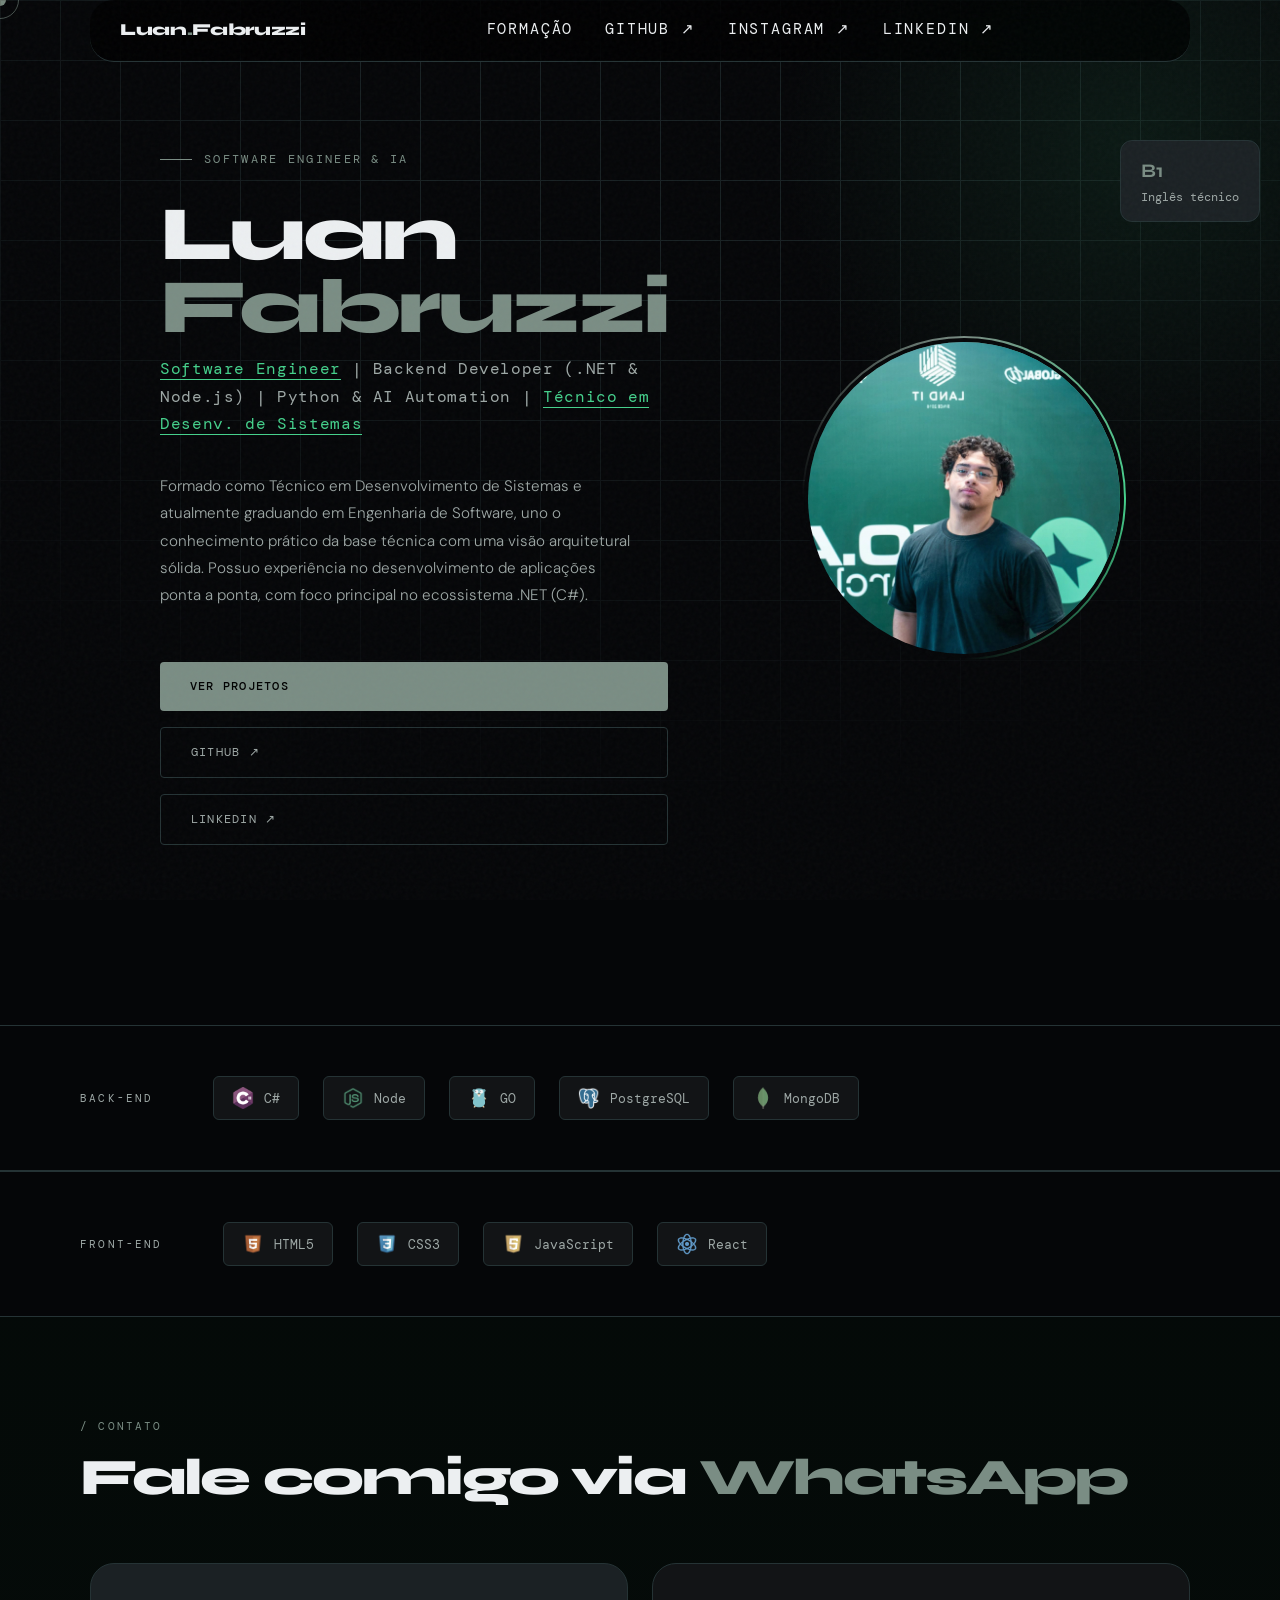
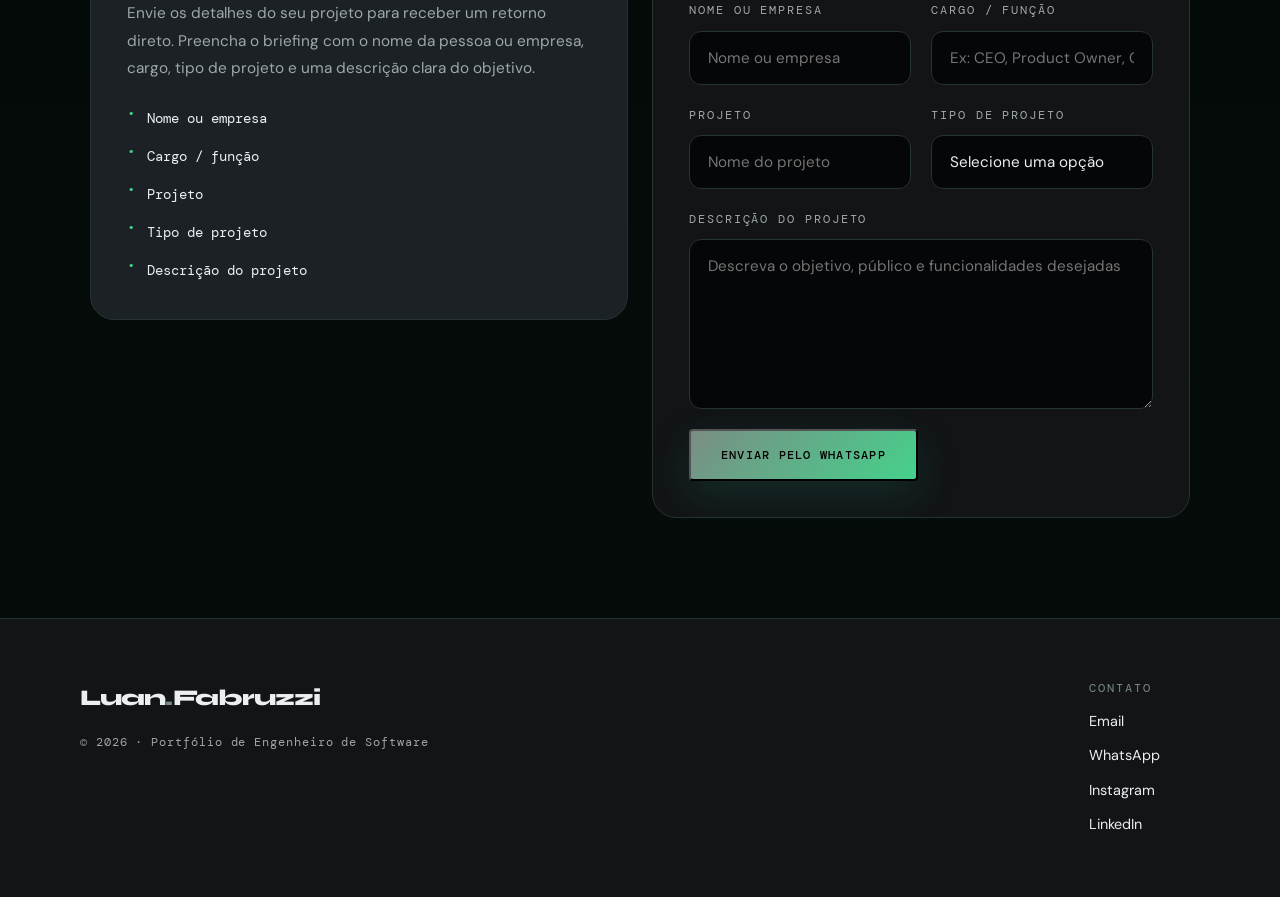
==== commit 1031c345: "refactor: reconstrução total de curriculo virtual" ====
--- a/index.html
+++ b/index.html
@@ -4,7 +4,7 @@
 <head>
     <meta charset="UTF-8">
     <meta name="viewport" content="width=device-width, initial-scale=1.0">
-    <link rel="icon" href="assents/img/luanAnimado.png" type="image/x-icon">
+    <link rel="icon" href="/assents/img/foto_profi.jpeg" type="image/x-icon">
     <link rel="stylesheet" href="assents/css/global.css">
     <title>Luan Fabruzzi</title>
     <link rel="preconnect" href="https://fonts.googleapis.com">
--- a/assents/css/global.css
+++ b/assents/css/global.css
@@ -3,20 +3,20 @@
         ========================================================= */
         :root {
                   /* === FUNDO PRINCIPAL - idêntico ao banner */
-                   --bg:        #0a0a0a;
+                   --bg:        #050608;
                    /* === SURFACES */
-                   --surface:   #121212;
-                   --surface2:  #1a1a1a;
+                   --surface:   #121416;
+                   --surface2:  #1b2124;
                    /* === ACCENT PRINCIPAL (bordas e divisórias) */
-                   --accent:    #062a96;
-                   /* === ACCENT VIBRANTE - verde esmeralda da folhinha do banner */
-                   --accent2:   #1e00ff;           /* ← cor principal de destaque */
-                   --dim:       #0d05ff30;         /* glow suave */          
+                   --accent:    #7a8d84;
+                   /* === ACCENT VIBRANTE - apenas alguns detalhes em verde */
+                   --accent2:   #45d18c;           /* ← cor principal de destaque */
+                   --dim:       #45d18c18;         /* glow suave */          
                    /* === TEXTO */
-                   --txt:       #f8fafc;
-                   --muted:     #a3a3a3;
+                   --txt:       #eceff1;
+                   --muted:     #9ea8a6;
                    /* === BORDA */
-                   --border:    #27272a;
+                   --border:    #253335;
                    /* Fontes */
                    --ff-display: 'Syne', sans-serif;
                    --ff-mono:    'DM Mono', monospace;
@@ -35,6 +35,7 @@
             line-height: 1.7;
             overflow-x: hidden;
             cursor: none;
+            padding-left: 0;
         }
 
         /* =========================================================
@@ -98,13 +99,78 @@
             position: fixed;
             top: 0; left: 0; right: 0;
             z-index: 100;
-            padding: 22px 60px;
-            display: flex;
-            justify-content: center;
+            padding: 16px 20px;
+            display: flex;
+            justify-content: space-between;
             align-items: center;
             backdrop-filter: blur(18px) saturate(140%);
-            background: rgba(0, 0, 0, 0.72);
+            background: rgba(0, 0, 0, 0.82);
             border-bottom: 1px solid var(--border);
+        }
+        .nav-toggle {
+            width: 42px;
+            height: 42px;
+            display: inline-flex;
+            flex-direction: column;
+            justify-content: space-between;
+            padding: 8px;
+            background: rgba(255,255,255,.06);
+            border: 1px solid var(--border);
+            border-radius: 12px;
+            cursor: pointer;
+            color: var(--txt);
+            transition: background .2s, transform .2s;
+        }
+        .nav-toggle:hover {
+            background: rgba(255,255,255,.12);
+            transform: translateY(-1px);
+        }
+        .nav-toggle span {
+            display: block;
+            width: 100%;
+            height: 2px;
+            background: var(--txt);
+            border-radius: 999px;
+        }
+        .nav-drawer {
+            position: fixed;
+            top: 0;
+            left: -100%;
+            width: min(320px, 85vw);
+            height: 100vh;
+            padding: 28px 24px;
+            background: rgba(6,12,10,.98);
+            border-right: 1px solid var(--border);
+            box-shadow: 24px 0 60px rgba(0,0,0,.45);
+            transition: left .35s ease;
+            z-index: 200;
+        }
+        .nav-drawer.open {
+            left: 0;
+        }
+        .nav-close {
+            font-family: var(--ff-body);
+            font-size: 2rem;
+            line-height: 1;
+            color: var(--txt);
+            background: none;
+            border: none;
+            padding: 0;
+            margin-bottom: 32px;
+            cursor: pointer;
+        }
+        .nav-mask {
+            position: fixed;
+            inset: 0;
+            background: rgba(0,0,0,.55);
+            opacity: 0;
+            pointer-events: none;
+            transition: opacity .35s ease;
+            z-index: 150;
+        }
+        .nav-mask.visible {
+            opacity: 1;
+            pointer-events: auto;
         }
         .nav-logo {
             font-family: var(--ff-display);
@@ -115,27 +181,41 @@
             text-decoration: none;
         }
         .nav-logo span { color: var(--accent); }
-        .nav-links { display: flex; gap: 36px; list-style: none; }
+        .nav-links { display: flex; flex-direction: column; gap: 18px; list-style: none; padding: 0; margin: 0; }
         .nav-links a {
-            display: flex;
-            font-family: var(--ff-mono);
-            font-size: .72rem;
-            color: var(--muted);
+            display: block;
+            font-family: var(--ff-mono);
+            font-size: .95rem;
+            color: var(--txt);
             text-decoration: none;
             letter-spacing: .12em;
             text-transform: uppercase;
             transition: color .2s;
         }
-        .nav-links a:hover { color: var(--accent); }
+        .nav-links a:hover { color: var(--accent2); }
+
+        .contact-grid {
+            display: grid;
+            grid-template-columns: 1fr;
+            gap: 24px;
+            align-items: start;
+            max-width: 1100px;
+            margin: 0 auto;
+        }
+        .contact-copy,
+        .contact-form {
+            width: 100%;
+            min-width: 0;
+        }
+        .contact-form { align-self: stretch; }
 
         /* =========================================================
            HERO
         ========================================================= */
         .hero {
-            min-height: 100vh;
-            display: grid;
-            grid-template-columns: 1fr 1fr;
-            padding-top: 90px;
+            min-height: auto;
+            display: block;
+            padding-top: 70px;
             position: relative;
             overflow: hidden;
         }
@@ -168,7 +248,7 @@
             display: flex;
             flex-direction: column;
             justify-content: center;
-            padding: 80px 60px 80px 80px;
+            padding: 50px 24px 40px;
             position: relative;
             z-index: 1;
         }
@@ -225,9 +305,31 @@
 
         .hero-actions {
             display: flex;
+            flex-direction: column;
             gap: 16px;
+            align-items: stretch;
+        }
+        .main-nav {
+            display: flex;
             align-items: center;
-        }
+            justify-content: space-between;
+            width: 100%;
+            max-width: 1100px;
+            margin: 0 auto;
+            gap: 16px;
+        }
+
+        .nav-logo {
+            font-family: var(--ff-display);
+            font-size: 1.05rem;
+            font-weight: 800;
+            letter-spacing: -.02em;
+            color: var(--txt);
+            text-decoration: none;
+            transition: color .2s;
+        }
+        .nav-logo span { color: var(--accent); }
+        .nav-logo:hover { color: var(--accent2); }
 
         .btn-primary {
             font-family: var(--ff-mono);
@@ -270,8 +372,10 @@
         .hero-right {
             position: relative;
             display: flex;
+            flex-direction: column;
             align-items: center;
             justify-content: center;
+            padding: 0 24px 40px;
             z-index: 1;
         }
 
@@ -291,16 +395,20 @@
 
         .hero-photo {
             position: relative;
-            width: 280px; height: 280px;
+            width: min(100%, 320px);
+            aspect-ratio: 1 / 1;
             border-radius: 50%;
             object-fit: cover;
             display: block;
             border: 4px solid var(--bg);
             z-index: 1;
+            max-width: 320px;
+            margin: 0 auto;
         }
 
         /* Floating card */
         .float-card {
+            display: none;
             position: absolute;
             background: var(--surface2);
             border: 1px solid var(--border);
@@ -324,10 +432,9 @@
         .stack-section {
             border-top: 1px solid var(--border);
             border-bottom: 1px solid var(--border);
-            padding: 50px 80px;
-            display: flex;
-            align-items: center;
-            gap: 60px;
+            padding: 32px 24px;
+            display: block;
+            gap: 30px;
             overflow: hidden;
             position: relative;
         }
@@ -375,7 +482,7 @@
         /* =========================================================
            SECTION SHARED
         ========================================================= */
-        section { padding: 100px 80px; }
+        section { padding: 60px 24px; }
 
         .section-eyebrow {
             font-family: var(--ff-mono);
@@ -403,8 +510,8 @@
 
         .edu-grid {
             display: grid;
-            grid-template-columns: 1fr 1fr;
-            gap: 28px;
+            grid-template-columns: 1fr;
+            gap: 24px;
         }
 
         .edu-group { }
@@ -501,10 +608,10 @@
 
         .proj-item {
             display: grid;
-            grid-template-columns: 80px 1fr 320px;
-            gap: 40px;
-            align-items: center;
-            padding: 40px 0;
+            grid-template-columns: 1fr;
+            gap: 24px;
+            align-items: start;
+            padding: 30px 0;
             border-bottom: 1px solid var(--border);
             transition: all .3s;
             position: relative;
@@ -554,6 +661,7 @@
             overflow: hidden;
             aspect-ratio: 16/9;
             border: 1px solid var(--border);
+            width: 100%;
         }
         .proj-img {
             width: 100%;
@@ -586,10 +694,17 @@
         footer {
             background: var(--surface);
             border-top: 1px solid var(--border);
-            padding: 60px 80px;
-            display: flex;
-            justify-content: space-between;
-            align-items: center;
+            padding: 40px 24px;
+            display: grid;
+            grid-template-columns: 1fr;
+            gap: 20px;
+            align-items: start;
+            text-align: left;
+        }
+        .footer-brand-wrap {
+            display: flex;
+            flex-direction: column;
+            gap: 16px;
         }
         .footer-brand {
             font-family: var(--ff-display);
@@ -604,6 +719,112 @@
             color: var(--muted);
             letter-spacing: .08em;
         }
+        .footer-column {
+            display: flex;
+            flex-direction: column;
+            gap: 10px;
+        }
+        .footer-title {
+            font-family: var(--ff-mono);
+            font-size: .72rem;
+            text-transform: uppercase;
+            letter-spacing: .18em;
+            color: var(--accent);
+        }
+        .footer-link {
+            font-family: var(--ff-body);
+            font-size: .9rem;
+            color: var(--txt);
+            text-decoration: none;
+            transition: color .2s;
+        }
+        .footer-link:hover { color: var(--accent2); }
+
+        /* =========================================================
+           CONTACT FORM
+        ========================================================= */
+        #contato { background: linear-gradient(180deg, rgba(4,10,8,.96), rgba(6,12,10,.99)); }
+        .contact-grid {
+            display: grid;
+            grid-template-columns: 1fr;
+            gap: 24px;
+            align-items: start;
+        }
+        .contact-copy {
+            border: 1px solid var(--border);
+            background: var(--surface2);
+            border-radius: 24px;
+            padding: 36px;
+        }
+        .contact-copy p {
+            color: var(--muted);
+            font-size: .96rem;
+            line-height: 1.8;
+            margin-bottom: 24px;
+        }
+        .contact-list {
+            list-style: none;
+            display: grid;
+            gap: 14px;
+            padding: 0;
+            margin: 0;
+        }
+        .contact-list li {
+            display: flex;
+            gap: 12px;
+            align-items: flex-start;
+            font-family: var(--ff-mono);
+            font-size: .88rem;
+            color: var(--txt);
+        }
+        .contact-list li::before {
+            content: '•';
+            color: var(--accent2);
+            line-height: 1;
+        }
+        .contact-form {
+            background: var(--surface);
+            border: 1px solid var(--border);
+            border-radius: 24px;
+            padding: 36px;
+            display: grid;
+            gap: 20px;
+        }
+        .form-row { display: grid; grid-template-columns: 1fr; gap: 20px; }
+        .form-field { display: grid; gap: 10px; }
+        .form-label {
+            font-family: var(--ff-mono);
+            font-size: .75rem;
+            color: var(--muted);
+            text-transform: uppercase;
+            letter-spacing: .16em;
+        }
+        .form-input,
+        .form-select,
+        .form-textarea {
+            width: 100%;
+            border: 1px solid var(--border);
+            border-radius: 12px;
+            background: var(--bg);
+            color: var(--txt);
+            padding: 16px 18px;
+            font-family: var(--ff-body);
+            font-size: .95rem;
+            outline: none;
+            transition: border-color .2s, background .2s;
+        }
+        .form-input:focus,
+        .form-select:focus,
+        .form-textarea:focus { border-color: var(--accent); background: rgba(31, 46, 41, .85); }
+        .form-select { appearance: none; }
+        .form-textarea { min-height: 170px; resize: vertical; }
+        .btn-whatsapp {
+            justify-self: start;
+            padding: 16px 30px;
+            background: linear-gradient(135deg, var(--accent), var(--accent2));
+            color: #000;
+            box-shadow: 0 14px 40px rgba(31, 174, 140, .16);
+        }
 
         /* =========================================================
            FADE-IN ANIMATIONS
@@ -621,22 +842,77 @@
         /* =========================================================
            RESPONSIVE
         ========================================================= */
-        @media (max-width: 1024px) {
+        @media (min-width: 601px) {
             nav { padding: 20px 30px; }
-            .hero { grid-template-columns: 1fr; min-height: auto; }
-            .hero-left { padding: 100px 30px 60px; }
-            .hero-right { padding: 40px 30px 80px; min-height: 400px; }
             section { padding: 80px 30px; }
             .stack-section { padding: 40px 30px; }
             .edu-grid { grid-template-columns: 1fr; }
             .proj-item { grid-template-columns: 60px 1fr; }
             .proj-img-wrap { display: none; }
-            footer { flex-direction: column; gap: 20px; text-align: center; padding: 40px 30px; }
-        }
-
-        @media (max-width: 600px) {
+            footer { padding: 40px 30px; }
+        }
+
+        @media (min-width: 601px) and (max-width: 1024px) {
             .hero-name { font-size: 3rem; }
             .hero-actions { flex-direction: column; }
             .float-card { display: none; }
             .nav-links { display: none; }
+        }
+
+        @media (min-width: 860px) {
+            .contact-grid { grid-template-columns: 1fr 1fr; }
+            .form-row { grid-template-columns: repeat(2, minmax(0, 1fr)); }
+        }
+
+        @media (min-width: 1025px) {
+            nav {
+                position: fixed;
+                top: 0;
+                left: 50%;
+                transform: translateX(-50%);
+                width: min(960px, calc(100% - 120px));
+                height: auto;
+                padding: 16px 30px;
+                display: flex;
+                justify-content: center;
+                align-items: center;
+                background: rgba(0, 0, 0, 0.72);
+                border-bottom: 1px solid var(--border);
+                box-shadow: none;
+                border-radius: 24px;
+            }
+            .nav-toggle { display: none; }
+            .nav-drawer {
+                position: static;
+                left: 0;
+                width: auto;
+                height: auto;
+                padding: 0;
+                background: transparent;
+                border: none;
+                box-shadow: none;
+                transition: none;
+                display: flex;
+                justify-content: center;
+                align-items: center;
+                flex: 1;
+            }
+            .nav-drawer.open { left: 0; }
+            .nav-close { display: none; }
+            .nav-mask { display: none; }
+            .nav-links {
+                flex-direction: row;
+                justify-content: center;
+                gap: 32px;
+            }
+            .hero { display: grid; grid-template-columns: 1fr 1fr; }
+            .hero-left { padding: 80px 60px 80px 80px; }
+            .hero-right { padding: 0; min-height: auto; }
+            .float-card { display: block; }
+            section { padding: 100px 80px; }
+            .stack-section { display: flex; align-items: center; gap: 60px; padding: 50px 80px; }
+            .edu-grid { grid-template-columns: 1fr 1fr; }
+            .proj-item { grid-template-columns: 80px 1fr 320px; }
+            .proj-img-wrap { display: block; }
+            footer { display: grid; grid-template-columns: 1fr repeat(2, max-content); align-items: start; gap: 40px; text-align: left; padding: 60px 80px; }
         }
